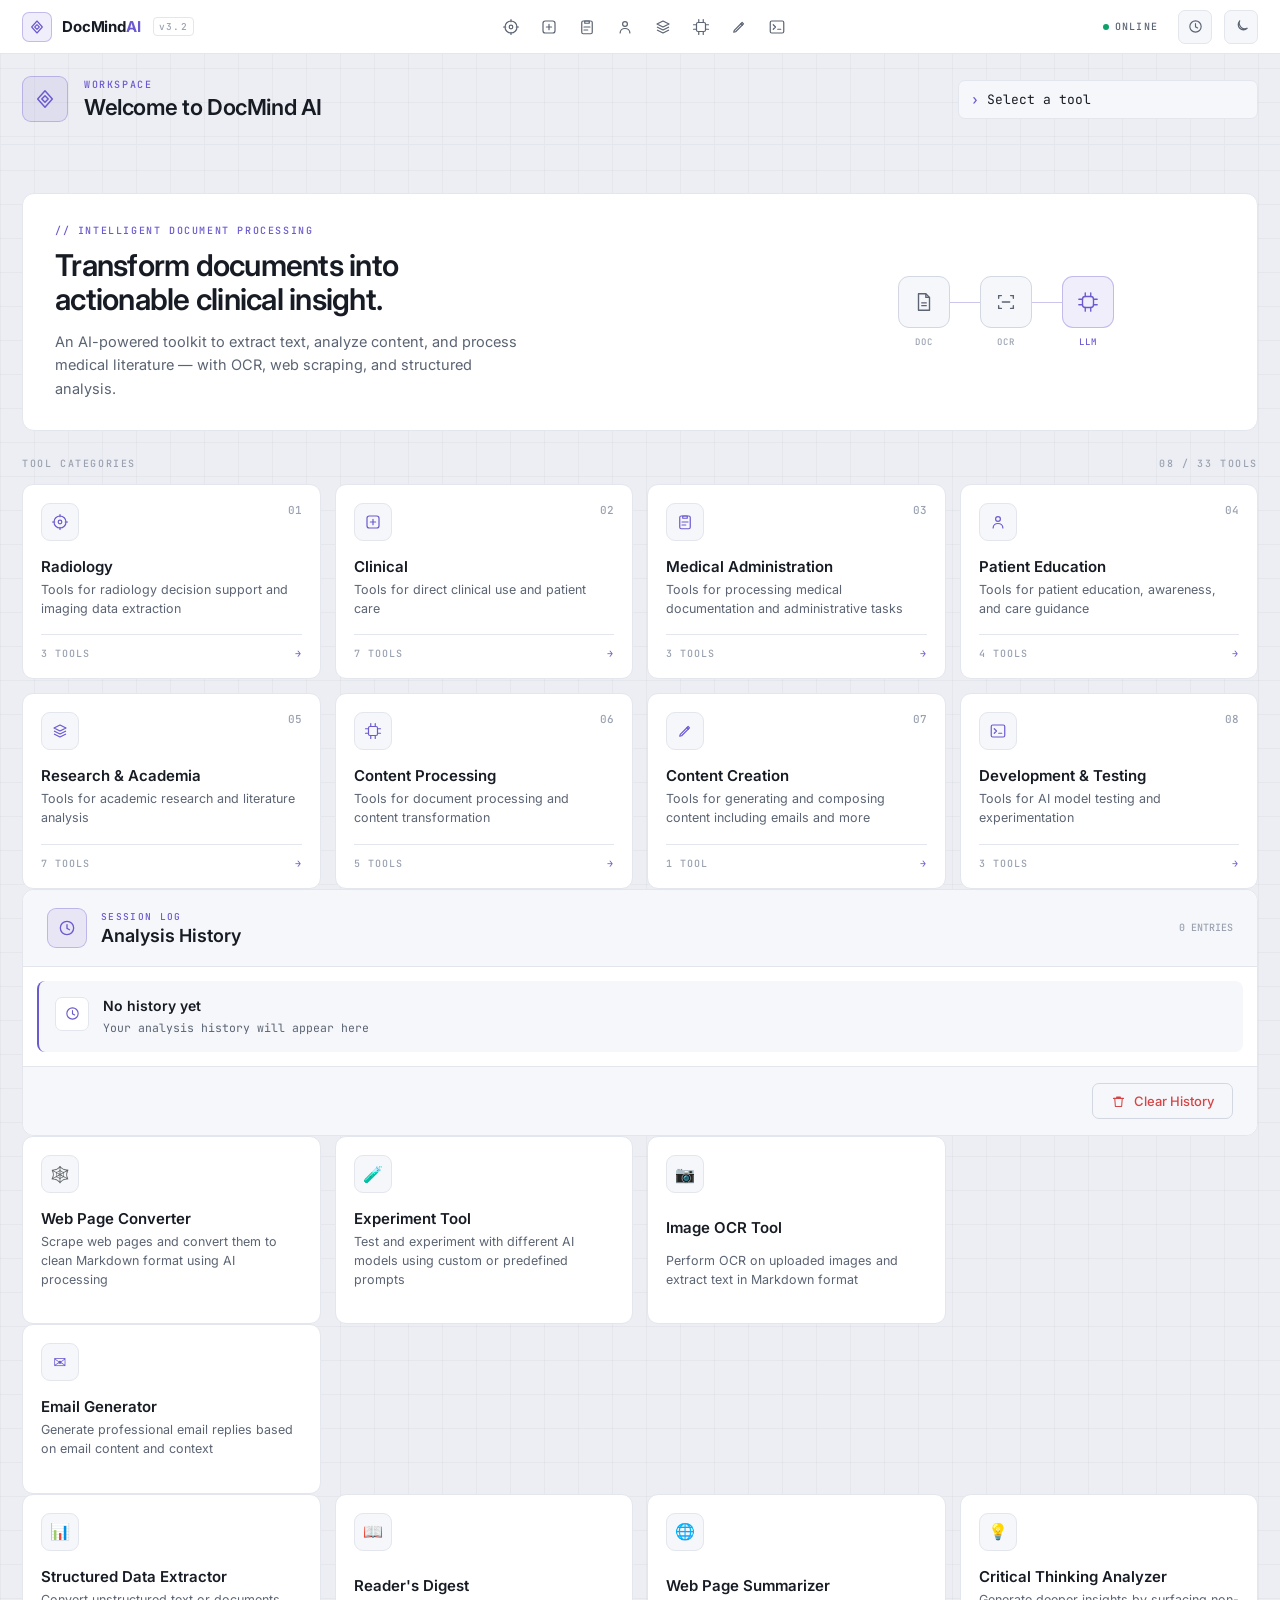
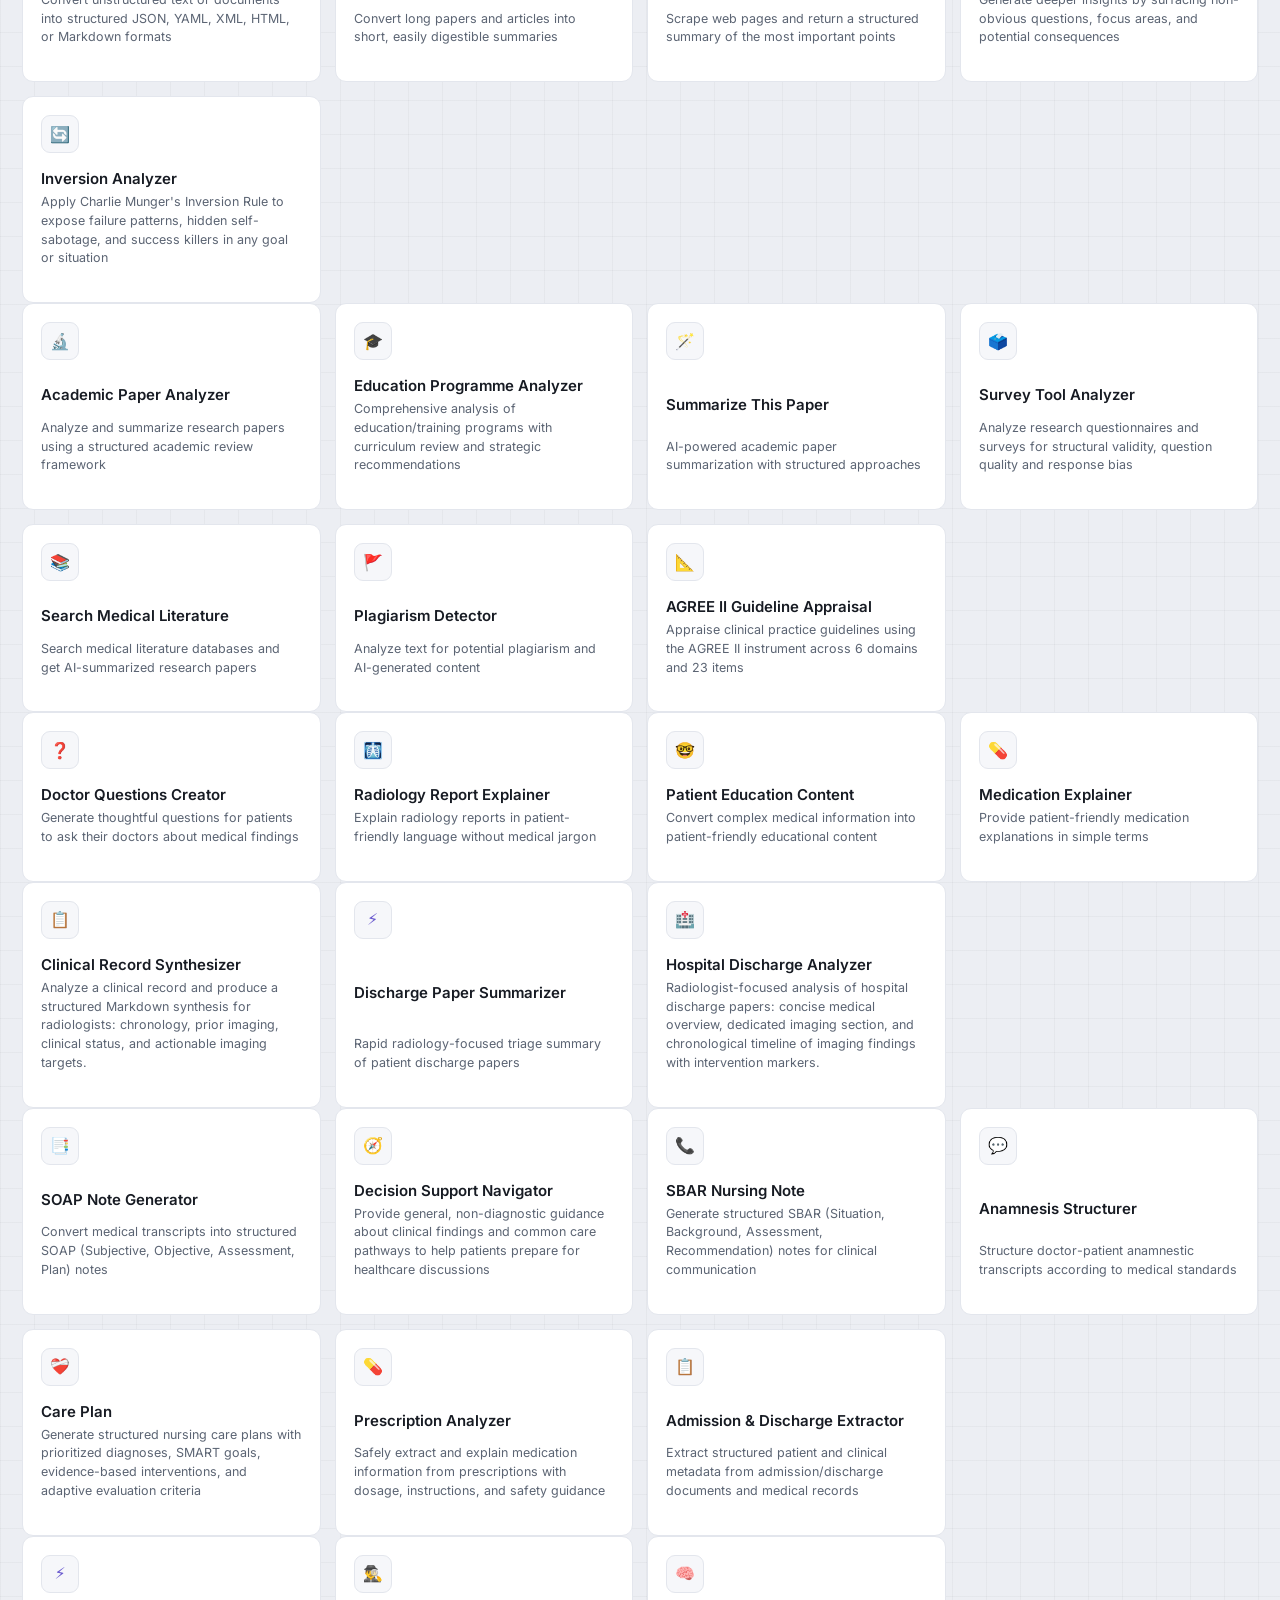
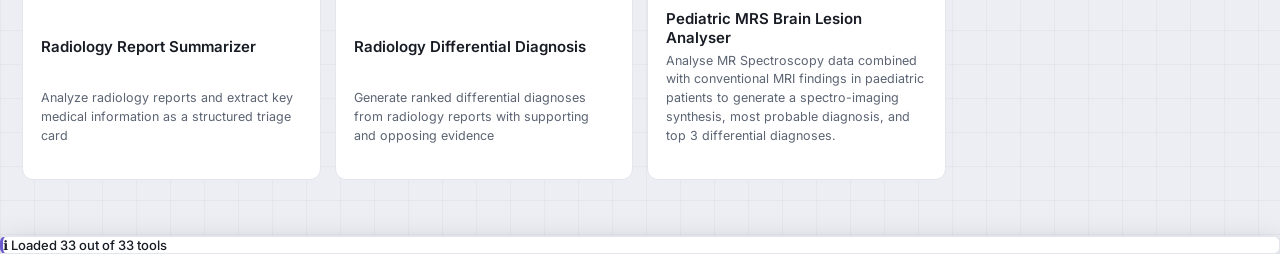
==== index.html @ 651c50fa "feat: implement Techno Redesign — drop PicoCSS, standalone design system Major visual redesign match" ====
<!DOCTYPE html>
<html lang="en" data-theme="auto">
<head>
    <meta charset="UTF-8">
    <meta name="viewport" content="width=device-width, initial-scale=1.0">
    <meta name="description" content="DocMind AI - Advanced document processing and analysis tools">
    <title>DocMind AI | Intelligent Document Processing</title>
    <link rel="icon" href="data:image/svg+xml,%3Csvg xmlns='http://www.w3.org/2000/svg' viewBox='0 0 24 24' fill='none' stroke='%238b7cf6' stroke-width='1.7'%3E%3Cpath d='M12 3l8 9-8 9-8-9z'/%3E%3Cpath d='M12 8.5l3.5 3.5-3.5 3.5-3.5-3.5z'/%3E%3C/svg%3E">
    <link rel="stylesheet" href="styles.css">
    <link rel="preconnect" href="https://fonts.googleapis.com">
    <link rel="preconnect" href="https://fonts.gstatic.com" crossorigin>
    <link href="https://fonts.googleapis.com/css2?family=Inter:wght@400;500;600;700&family=JetBrains+Mono:wght@400;500;600&display=swap" rel="stylesheet">
    <script src="scripts.js" defer></script>
    <script src="handlebars.min.js" defer></script>
    <script src="marked.js" defer></script>
    <script src="highlight.min.js" defer></script>
</head>
<body>
    <!-- Navigation Bar -->
    <nav class="dm-nav">
        <button class="dm-nav-logo" onclick="switchView('home')" aria-label="DocMind AI Home">
            <span class="dm-nav-logo-icon">
                <svg width="16" height="16" viewBox="0 0 24 24" fill="none" stroke="currentColor" stroke-width="1.7" stroke-linejoin="round"><path d="M12 3l8 9-8 9-8-9z"/><path d="M12 8.5l3.5 3.5-3.5 3.5-3.5-3.5z"/></svg>
            </span>
            <span class="dm-nav-logo-text">DocMind<span class="dm-nav-logo-accent">AI</span></span>
            <span class="dm-nav-version">v3.2</span>
        </button>

        <div class="dm-nav-categories" id="categoriesMenu"></div>

        <div class="dm-nav-actions">
            <span class="dm-status">
                <span class="dm-status-dot"></span>ONLINE
            </span>
            <button class="dm-nav-btn dm-nav-btn--bordered" title="History" aria-label="View history" onclick="switchView('history')">
                <svg width="17" height="17" viewBox="0 0 24 24" fill="none" stroke="currentColor" stroke-width="1.6" stroke-linecap="round"><circle cx="12" cy="12" r="8"/><path d="M12 8v4.5l3 1.6"/></svg>
            </button>
            <button class="dm-nav-btn dm-nav-btn--bordered" id="themeToggle" title="Toggle theme" aria-label="Toggle theme" onclick="toggleTheme()">
                <svg width="17" height="17" viewBox="0 0 24 24" fill="none" stroke="currentColor" stroke-width="1.6" stroke-linecap="round" stroke-linejoin="round"><path d="M20 14.5A8 8 0 0 1 9.5 4 7 7 0 1 0 20 14.5z"/></svg>
            </button>
        </div>
    </nav>

    <!-- Page Header -->
    <header class="dm-page-header container">
        <div class="dm-page-header-icon">
            <svg width="22" height="22" viewBox="0 0 24 24" fill="none" stroke="currentColor" stroke-width="1.6" stroke-linejoin="round"><path d="M12 3l8 9-8 9-8-9z"/><path d="M12 8.5l3.5 3.5-3.5 3.5-3.5-3.5z"/></svg>
        </div>
        <div class="dm-page-header-text">
            <div id="pageSubtitle" class="dm-page-header-kicker">WORKSPACE</div>
            <h1 id="pageTitle">Welcome to DocMind AI</h1>
        </div>
        <div class="dm-page-header-select">
            <span class="dm-page-header-arrow">›</span>
            <select id="toolSelect">
                <option selected disabled value="">select a tool…</option>
            </select>
        </div>
    </header>

    <!-- Main Content Area -->
    <main class="container view-container">
        <!-- Home View -->
        <section class="view home-view active-view">
            <!-- Hero -->
            <div class="hero">
                <div class="hero-text">
                    <div class="hero-kicker">// INTELLIGENT DOCUMENT PROCESSING</div>
                    <h2>Transform documents into<br>actionable clinical insight.</h2>
                    <p>An AI-powered toolkit to extract text, analyze content, and process medical literature — with OCR, web scraping, and structured analysis.</p>
                </div>
                <div class="hero-graphic">
                    <div class="hero-pipeline">
                        <div class="hero-pipeline-step">
                            <div class="hero-pipeline-icon">
                                <svg width="22" height="22" viewBox="0 0 24 24" fill="none" stroke="currentColor" stroke-width="1.5" stroke-linejoin="round"><path d="M6 3h8l4 4v14H6z"/><path d="M14 3v4h4"/><path d="M9 13h6M9 16h6"/></svg>
                            </div>
                            <span>DOC</span>
                        </div>
                        <div class="hero-pipeline-arrow"></div>
                        <div class="hero-pipeline-step">
                            <div class="hero-pipeline-icon">
                                <svg width="22" height="22" viewBox="0 0 24 24" fill="none" stroke="currentColor" stroke-width="1.5" stroke-linecap="round"><path d="M4 8V5h3M20 8V5h-3M4 16v3h3M20 16v3h-3"/><path d="M8 12h8"/></svg>
                            </div>
                            <span>OCR</span>
                        </div>
                        <div class="hero-pipeline-arrow"></div>
                        <div class="hero-pipeline-step hero-pipeline-step--accent">
                            <div class="hero-pipeline-icon hero-pipeline-icon--accent">
                                <svg width="22" height="22" viewBox="0 0 24 24" fill="none" stroke="currentColor" stroke-width="1.5" stroke-linecap="round"><rect x="6" y="6" width="12" height="12" rx="3"/><path d="M9 2v4M15 2v4M9 18v4M15 18v4M2 9h4M2 15h4M18 9h4M18 15h4"/></svg>
                            </div>
                            <span>LLM</span>
                        </div>
                    </div>
                </div>
            </div>

            <div class="dm-categories-header">
                <span class="dm-kicker">TOOL CATEGORIES</span>
                <span id="toolCountLabel" class="dm-kicker"></span>
            </div>

            <div id="categoriesGrid"></div>
        </section>

        <!-- Results View -->
        <div id="resultsArea" class="view results-view" style="display: none;">
            <article class="results-card">
                <header>
                    <div class="results-header-left">
                        <div class="view-header-icon"></div>
                        <div class="view-header-text">
                            <div class="view-header-kicker"></div>
                            <h2></h2>
                        </div>
                    </div>
                    <span id="resultsModel" class="results-model-name"></span>
                </header>
                <main id="resultsContent"></main>
                <div class="results-details">
                    <details>
                        <summary><span>PROMPT</span><span class="details-arrow">▾</span></summary>
                        <pre id="detailsPrompt"></pre>
                    </details>
                    <details>
                        <summary><span>RAW RESPONSE</span><span class="details-arrow">▾</span></summary>
                        <pre id="detailsResponse"></pre>
                    </details>
                </div>
            </article>
            <div class="results-actions">
                <button class="secondary" id="copyResultsBtn" onclick="copyResultsToClipboard();">
                    <svg width="15" height="15" viewBox="0 0 24 24" fill="none" stroke="currentColor" stroke-width="1.7" stroke-linecap="round" stroke-linejoin="round"><rect x="9" y="9" width="11" height="11" rx="2"/><path d="M5 15V5a2 2 0 0 1 2-2h10"/></svg>
                    Copy Results
                </button>
                <button class="secondary" id="downloadResultsBtn" onclick="downloadResults();">
                    <svg width="15" height="15" viewBox="0 0 24 24" fill="none" stroke="currentColor" stroke-width="1.7" stroke-linecap="round" stroke-linejoin="round"><path d="M12 4v11M8 11l4 4 4-4M5 20h14"/></svg>
                    Download
                </button>
                <button class="primary" id="showFormBtn">Show Form</button>
            </div>
        </div>

        <!-- Form View -->
        <article id="toolForm" class="view form-view" style="display: none;">
            <header>
                <div class="view-header-icon">
                    <svg width="20" height="20" viewBox="0 0 24 24" fill="none" stroke="currentColor" stroke-width="1.6" stroke-linecap="round"><circle cx="12" cy="12" r="8"/><path d="M12 2v3M12 19v3M2 12h3M19 12h3"/><circle cx="12" cy="12" r="2.4"/></svg>
                </div>
                <div class="view-header-text">
                    <div class="view-header-kicker"></div>
                    <h2></h2>
                </div>
            </header>
            <form id="apiForm" enctype="multipart/form-data">
                <input type="hidden" name="action" id="action">
                <div class="form-fields" id="formFields"></div>
            </form>
            <footer>
                <button type="button" class="secondary" id="cancelBtn">Cancel</button>
                <button type="submit" form="apiForm" id="submitBtn">
                    <svg width="15" height="15" viewBox="0 0 24 24" fill="none" stroke="currentColor" stroke-width="2" stroke-linecap="round" stroke-linejoin="round"><path d="M5 4l14 8-14 8z"/></svg>
                    Run Analysis
                </button>
            </footer>
        </article>

        <!-- History View -->
        <article class="view history-view">
            <header>
                <div class="history-header-icon">
                    <svg width="20" height="20" viewBox="0 0 24 24" fill="none" stroke="currentColor" stroke-width="1.6" stroke-linecap="round"><circle cx="12" cy="12" r="8"/><path d="M12 8v4.5l3 1.6"/></svg>
                </div>
                <div class="history-header-text">
                    <div class="history-header-kicker">SESSION LOG</div>
                    <h2>Analysis History</h2>
                </div>
                <span id="historyEntryCount" class="history-entry-count"></span>
            </header>
            <main></main>
            <footer>
                <button id="clearHistoryBtn" onclick="clearHistory();">
                    <svg width="15" height="15" viewBox="0 0 24 24" fill="none" stroke="currentColor" stroke-width="1.7" stroke-linecap="round" stroke-linejoin="round"><path d="M4 7h16M9 7V5h6v2M6 7l1 13h10l1-13"/></svg>
                    Clear History
                </button>
            </footer>
        </article>
    </main>

    <!-- Toast notifications -->
    <div class="toast-container" id="toastContainer"></div>
    <template id="toast-template">
        <div class="toast" role="status" aria-live="polite" aria-atomic="true"></div>
    </template>

    <!-- Global Loading Overlay -->
    <div class="global-loading-overlay active" id="globalLoadingOverlay">
        <div>
            <progress></progress>
            <p>Initializing...</p>
        </div>
    </div>

    <!-- Tools View Template -->
    <template id="toolsViewTemplate">
        <section class="view tools-view"></section>
    </template>

    <!-- Category Card Template (home grid) -->
    <template id="categoryCardTemplate">
        <article class="card">
            <div class="card-top">
                <aside></aside>
                <span class="card-index"></span>
            </div>
            <h4></h4>
            <p></p>
            <div class="card-footer">
                <span class="card-count"></span>
                <span class="card-arrow">→</span>
            </div>
        </article>
    </template>

    <!-- Tool Card Template (category grid) -->
    <template id="cardTemplate">
        <article class="card">
            <div class="card-top">
                <aside></aside>
            </div>
            <h4></h4>
            <p></p>
        </article>
    </template>

    <!-- History Templates -->
    <template id="historyItemTemplate">
        <section class="history-item">
            <span class="history-item-icon"></span>
            <div class="history-item-body">
                <div class="history-item-row">
                    <h4></h4>
                    <span class="history-item-date"></span>
                </div>
                <p></p>
            </div>
        </section>
    </template>

    <template id="historyEmptyTemplate">
        <section class="history-item history-item--empty">
            <span class="history-item-icon">
                <svg width="17" height="17" viewBox="0 0 24 24" fill="none" stroke="currentColor" stroke-width="1.6" stroke-linecap="round"><circle cx="12" cy="12" r="8"/><path d="M12 8v4.5l3 1.6"/></svg>
            </span>
            <div class="history-item-body">
                <div class="history-item-row">
                    <h4>No history yet</h4>
                    <span class="history-item-date"></span>
                </div>
                <p>Your analysis history will appear here</p>
            </div>
        </section>
    </template>
</body>
</html>
---- styles.css ----
@import url('https://fonts.googleapis.com/css2?family=Inter:wght@400;500;600;700&family=JetBrains+Mono:wght@400;500;600&display=swap');

/* =========================================================================
   DocMind AI — Clinical-Tech design system (standalone, no framework)
   Palette: violet accent · slate neutrals · Inter (UI) + JetBrains Mono (data)
   ========================================================================= */

/* ---------- Reset ---------- */
*, *::before, *::after { box-sizing: border-box; }

html {
    font-size: 16px;
    line-height: 1.55;
    -webkit-text-size-adjust: 100%;
    tab-size: 4;
}

body { margin: 0; }

h1, h2, h3, h4, h5, h6, p, ul, ol, dl, blockquote, pre, figure { margin: 0; }

h1, h2, h3, h4, h5, h6 { font-weight: 600; line-height: 1.2; }

a { color: var(--dm-accent); text-decoration: none; }
a:hover { text-decoration: underline; }

img, svg { display: block; max-width: 100%; }

ul, ol { padding-left: 1.5em; }

code, pre, kbd, samp {
    font-family: var(--dm-font-mono);
    font-size: 0.875em;
}

pre { overflow-x: auto; }

button, input, select, textarea {
    font: inherit;
    margin: 0;
}

button { cursor: pointer; border: none; background: none; padding: 0; }

fieldset { border: none; padding: 0; margin: 0; }
legend { padding: 0; }

summary { cursor: pointer; list-style: none; }
summary::-webkit-details-marker { display: none; }

progress {
    appearance: none;
    -webkit-appearance: none;
    width: 100%;
    height: 6px;
    border: none;
    border-radius: 3px;
    background: var(--dm-border);
    overflow: hidden;
}
progress::-webkit-progress-bar { background: var(--dm-border); }
progress::-webkit-progress-value { background: var(--dm-accent); border-radius: 3px; }
progress:indeterminate {
    background: linear-gradient(90deg, var(--dm-border) 25%, var(--dm-accent) 50%, var(--dm-border) 75%);
    background-size: 200% 100%;
    animation: dm-progress 1.4s linear infinite;
}
@keyframes dm-progress { from { background-position: 200% 0; } to { background-position: -200% 0; } }

details > summary { display: flex; align-items: center; gap: 6px; }

/* ---------- Design tokens ---------- */
:root {
    --dm-font-ui: 'Inter', system-ui, "Segoe UI", Roboto, Helvetica, Arial, sans-serif;
    --dm-font-mono: 'JetBrains Mono', ui-monospace, SFMono-Regular, "SF Mono", Menlo, Consolas, monospace;

    --dm-radius: 8px;
    --dm-radius-sm: 6px;
    --dm-grid: rgba(20, 24, 40, 0.035);

    /* light (default) */
    --dm-bg: #eceef3;
    --dm-panel: #ffffff;
    --dm-panel-2: #f6f7fa;
    --dm-border: #e3e6ed;
    --dm-border-strong: #d2d7e1;
    --dm-text: #171b23;
    --dm-muted: #5b6473;
    --dm-faint: #9aa2b1;
    --dm-accent: #6a5acf;
    --dm-accent-hover: #5b4cbf;
    --dm-accent-soft: rgba(106, 90, 207, 0.10);
    --dm-accent-line: rgba(106, 90, 207, 0.34);
    --dm-ok: #0fa06b;
    --dm-warn: #c97f1a;
    --dm-danger: #d64545;
}

[data-theme="dark"],
html:not([data-theme="light"]):not([data-theme="auto"]) {
    --dm-grid: rgba(255, 255, 255, 0.022);
    --dm-bg: #0a0d13;
    --dm-panel: #111620;
    --dm-panel-2: #161c27;
    --dm-border: #222a37;
    --dm-border-strong: #2f3a4a;
    --dm-text: #e6eaf1;
    --dm-muted: #8b94a5;
    --dm-faint: #5a6473;
    --dm-accent: #8b7cf6;
    --dm-accent-hover: #9d90f8;
    --dm-accent-soft: rgba(139, 124, 246, 0.14);
    --dm-accent-line: rgba(139, 124, 246, 0.42);
    --dm-ok: #34d399;
    --dm-warn: #f6b352;
    --dm-danger: #f06868;
}

/* honour OS dark when theme = auto */
@media (prefers-color-scheme: dark) {
    :root:not([data-theme="light"]) {
        --dm-grid: rgba(255, 255, 255, 0.022);
        --dm-bg: #0a0d13;
        --dm-panel: #111620;
        --dm-panel-2: #161c27;
        --dm-border: #222a37;
        --dm-border-strong: #2f3a4a;
        --dm-text: #e6eaf1;
        --dm-muted: #8b94a5;
        --dm-faint: #5a6473;
        --dm-accent: #8b7cf6;
        --dm-accent-hover: #9d90f8;
        --dm-accent-soft: rgba(139, 124, 246, 0.14);
        --dm-accent-line: rgba(139, 124, 246, 0.42);
        --dm-ok: #34d399;
        --dm-warn: #f6b352;
        --dm-danger: #f06868;
    }
}

/* ---------- Base ---------- */
body {
    background-color: var(--dm-bg);
    background-image:
        linear-gradient(var(--dm-grid) 1px, transparent 1px),
        linear-gradient(90deg, var(--dm-grid) 1px, transparent 1px);
    background-size: 34px 34px;
    color: var(--dm-text);
    font-family: var(--dm-font-ui);
}

::selection { background: var(--dm-accent-soft); }

.container,
.container-fluid {
    width: 100%;
    padding-inline: 22px;
    margin-inline: auto;
}

main.container { padding-top: 1.5rem; padding-bottom: 3.5rem; }

/* shared mono micro-label helper */
.dm-kicker,
.form-label,
ul.keywords li {
    font-family: var(--dm-font-mono);
}

/* ---------- Nav ---------- */
.dm-nav {
    position: sticky;
    top: 0;
    z-index: 30;
    display: flex;
    align-items: center;
    justify-content: space-between;
    gap: 18px;
    height: 54px;
    padding: 0 22px;
    background: var(--dm-panel);
    border-bottom: 1px solid var(--dm-border);
    backdrop-filter: blur(8px);
}

/* Logo button */
.dm-nav-logo {
    display: flex;
    align-items: center;
    gap: 10px;
    background: none;
    border: none;
    cursor: pointer;
    padding: 0;
    flex-shrink: 0;
}

.dm-nav-logo-icon {
    display: grid;
    place-items: center;
    width: 30px;
    height: 30px;
    border: 1px solid var(--dm-accent-line);
    border-radius: 7px;
    color: var(--dm-accent);
    background: var(--dm-accent-soft);
    flex-shrink: 0;
}

.dm-nav-logo-text {
    font: 700 15px var(--dm-font-ui);
    letter-spacing: -0.01em;
    color: var(--dm-text);
}

.dm-nav-logo-accent { color: var(--dm-accent); }

.dm-nav-version {
    font: 500 9.5px var(--dm-font-mono);
    letter-spacing: 0.14em;
    color: var(--dm-faint);
    border: 1px solid var(--dm-border);
    border-radius: 4px;
    padding: 2px 5px;
    margin-left: 2px;
}

/* Category buttons row */
.dm-nav-categories {
    display: flex;
    align-items: center;
    gap: 4px;
    flex: 1;
    justify-content: center;
}

/* Shared nav icon button */
.dm-nav-btn {
    display: grid;
    place-items: center;
    width: 34px;
    height: 34px;
    border-radius: 7px;
    border: 1px solid transparent;
    background: none;
    color: var(--dm-muted);
    cursor: pointer;
    padding: 0;
    transition: color .15s, border-color .15s, background .15s;
}

.dm-nav-btn:hover {
    color: var(--dm-accent);
    border-color: var(--dm-border-strong);
    background: var(--dm-panel-2);
}

/* Bordered variant (history, theme) */
.dm-nav-btn--bordered {
    border-color: var(--dm-border);
    background: var(--dm-panel-2);
}

.dm-nav-btn--bordered:hover {
    border-color: var(--dm-accent-line);
}

/* Right-side actions group */
.dm-nav-actions {
    display: flex;
    align-items: center;
    gap: 12px;
    flex-shrink: 0;
}

/* ---------- Page header band ---------- */
.dm-page-header {
    display: flex;
    align-items: center;
    gap: 16px;
    padding: 22px 22px;
    margin-bottom: 24px;
    border-bottom: 1px solid var(--dm-border);
}

.dm-page-header-icon {
    display: grid;
    place-items: center;
    width: 46px;
    height: 46px;
    border-radius: 9px;
    border: 1px solid var(--dm-accent-line);
    background: var(--dm-accent-soft);
    color: var(--dm-accent);
    flex: 0 0 auto;
}

.dm-page-header-text {
    flex: 1;
    min-width: 0;
}

.dm-page-header-kicker {
    font: 500 10px var(--dm-font-mono);
    letter-spacing: 0.16em;
    color: var(--dm-accent);
    margin-bottom: 3px;
    text-transform: uppercase;
}

.dm-page-header-text h1 {
    margin: 0;
    font: 600 22px var(--dm-font-ui);
    letter-spacing: -0.02em;
    color: var(--dm-text);
}

.dm-page-header-select {
    position: relative;
    width: 300px;
    flex: 0 0 auto;
}

.dm-page-header-arrow {
    position: absolute;
    left: 13px;
    top: 50%;
    transform: translateY(-50%);
    color: var(--dm-accent);
    font: 600 13px var(--dm-font-mono);
    pointer-events: none;
    z-index: 1;
}

#toolSelect {
    width: 100%;
    appearance: none;
    -webkit-appearance: none;
    background: var(--dm-panel-2);
    border: 1px solid var(--dm-border);
    border-radius: 7px;
    padding: 10px 12px 10px 28px;
    font: 400 13px var(--dm-font-mono);
    color: var(--dm-text);
    outline: none;
    cursor: pointer;
    margin: 0;
    transition: border-color .15s;
}

#toolSelect:focus { border-color: var(--dm-accent-line); }

/* ---------- Hero ---------- */

/* ---------- Cards / category grid ---------- */
.view.tools-view,
#categoriesGrid {
    grid-template-columns: repeat(4, 1fr);
    gap: 14px;
}

.view.tools-view { display: grid !important; }
#categoriesGrid { display: grid; }
@media (max-width: 900px) {
    .view.tools-view,
    #categoriesGrid { grid-template-columns: repeat(2, 1fr) !important; }
}
@media (max-width: 560px) {
    .view.tools-view,
    #categoriesGrid { grid-template-columns: 1fr !important; }
}

.card {
    display: flex;
    flex-direction: column;
    text-align: left;
    padding: 18px;
    background: var(--dm-panel);
    border: 1px solid var(--dm-border);
    border-radius: 11px;
    cursor: pointer;
    transition: border-color .15s, background .15s;
}

.card:hover {
    border-color: var(--dm-accent-line);
    background: var(--dm-panel-2);
}

.card h4 {
    margin: 0 0 5px;
    font: 600 15px var(--dm-font-ui);
    color: var(--dm-text);
}
.card p {
    margin: 0 0 16px;
    font: 400 12.5px/1.5 var(--dm-font-ui);
    color: var(--dm-muted);
}

/* ---------- View panels (form / results) ---------- */
#toolForm {
    background: var(--dm-panel);
    border: 1px solid var(--dm-border);
    border-radius: 12px;
    overflow: hidden;
}

/* Results outer wrapper */
#resultsArea {
    display: flex;
    flex-direction: column;
    gap: 16px;
}

/* Results card */
.results-card {
    background: var(--dm-panel);
    border: 1px solid var(--dm-border);
    border-radius: 12px;
    overflow: hidden;
}

/* Results header: icon+text left, model name right */
.results-card > header {
    display: flex;
    align-items: center;
    justify-content: space-between;
    gap: 14px;
    padding: 18px 24px;
    border-bottom: 1px solid var(--dm-border);
    background: var(--dm-panel-2);
}

.results-header-left {
    display: flex;
    align-items: center;
    gap: 14px;
}

.results-model-name {
    font: 500 10px var(--dm-font-mono);
    color: var(--dm-faint);
    text-transform: uppercase;
    letter-spacing: 0.06em;
}

/* Results content area */
.results-card > main {
    padding: 24px;
}

/* Details / collapsibles */
.results-details {
    border-top: 1px solid var(--dm-border);
}

.results-details details {
    border-bottom: 1px solid var(--dm-border);
}
.results-details details:last-child { border-bottom: none; }

.results-details summary {
    display: flex;
    align-items: center;
    justify-content: space-between;
    padding: 13px 24px;
    font: 500 10px var(--dm-font-mono);
    letter-spacing: 0.14em;
    text-transform: uppercase;
    color: var(--dm-muted);
}

.details-arrow {
    color: var(--dm-faint);
    transition: transform .2s;
}
details[open] .details-arrow { transform: rotate(180deg); }

.results-details pre {
    margin: 0;
    padding: 0 24px 16px;
    font: 400 12px/1.6 var(--dm-font-mono);
    color: var(--dm-muted);
    white-space: pre-wrap;
    word-break: break-all;
    background: none;
    border: none;
    border-radius: 0;
}

/* Results action buttons row (outside card) */
.results-actions {
    display: flex;
    gap: 10px;
}

.results-actions button {
    display: inline-flex;
    align-items: center;
    gap: 8px;
}

.results-actions #showFormBtn {
    margin-left: auto;
}

.view > header {
    display: flex;
    align-items: center;
    gap: 14px;
    padding: 18px 24px;
    background: var(--dm-panel-2);
    border-bottom: 1px solid var(--dm-border);
    border-radius: 12px 12px 0 0;
}

.view-header-icon {
    display: grid;
    place-items: center;
    width: 40px; height: 40px;
    border-radius: 9px;
    border: 1px solid var(--dm-accent-line);
    background: var(--dm-accent-soft);
    color: var(--dm-accent);
    flex: 0 0 auto;
}

.view-header-text { flex: 1; }

.view-header-kicker {
    font: 500 9.5px var(--dm-font-mono);
    letter-spacing: 0.14em;
    text-transform: uppercase;
    color: var(--dm-accent);
    margin-bottom: 2px;
}

.view > header h2 {
    margin: 0;
    font: 600 18px var(--dm-font-ui);
    color: var(--dm-text);
}

/* ---------- Forms ---------- */
#toolForm > form { padding: 24px; }
#toolForm .form-fields { display: flex; flex-direction: column; gap: 22px; }
.form-field { margin: 0; }

.form-fields-row {
    display: grid;
    grid-template-columns: 1fr 1fr;
    gap: 18px;
}

/* Select wrapper with arrow */
.select-wrapper {
    position: relative;
}
.select-wrapper select {
    width: 100%;
    appearance: none;
    -webkit-appearance: none;
    padding-right: 34px;
}
.select-arrow {
    position: absolute;
    right: 13px;
    top: 50%;
    transform: translateY(-50%);
    color: var(--dm-faint);
    pointer-events: none;
    font-size: 13px;
    line-height: 1;
}

/* File drop zone */
.file-drop-zone {
    display: flex;
    align-items: center;
    gap: 12px;
    padding: 16px;
    border: 1px dashed var(--dm-border-strong);
    border-radius: 8px;
    background: var(--dm-panel-2);
    cursor: pointer;
    transition: border-color .15s, background .15s;
}
.file-drop-zone:hover,
.file-drop-zone.dragover {
    border-color: var(--dm-accent-line);
    background: var(--dm-accent-soft);
}
.file-drop-icon {
    display: grid;
    place-items: center;
    width: 34px; height: 34px;
    border-radius: 7px;
    border: 1px solid var(--dm-border);
    color: var(--dm-accent);
    flex: 0 0 auto;
}
.file-drop-label {
    font: 500 12.5px var(--dm-font-ui);
    color: var(--dm-text);
}
.file-drop-hint {
    font: 400 10.5px var(--dm-font-mono);
    color: var(--dm-faint);
    margin-top: 2px;
}

.form-label {
    display: block;
    font: 500 10px var(--dm-font-mono);
    letter-spacing: 0.12em;
    text-transform: uppercase;
    color: var(--dm-muted);
    margin-bottom: 8px;
}

.form-field small {
    display: block;
    margin-top: 7px;
    font: 400 10.5px var(--dm-font-mono);
    letter-spacing: 0.04em;
    text-transform: uppercase;
    color: var(--dm-faint);
}

input:not([type=checkbox]):not([type=radio]):not([type=range]),
select,
textarea {
    background-color: var(--dm-panel-2);
    border: 1px solid var(--dm-border);
    border-radius: 8px;
    padding: 11px 14px;
    font: 400 13.5px var(--dm-font-ui);
    color: var(--dm-text);
    transition: border-color .15s;
}

textarea {
    width: 100%;
    padding: 12px 14px;
    font: 400 13.5px/1.6 var(--dm-font-ui);
    resize: vertical;
    outline: none;
}

input:focus,
select:focus,
textarea:focus {
    border-color: var(--dm-accent-line) !important;
    box-shadow: none !important;
}

input[type=file] { display: none; }

/* ---------- Buttons ---------- */
button,
[role="button"],
input[type="submit"] {
    border-radius: 7px;
    font: 500 13px var(--dm-font-ui);
    padding: 10px 20px;
    transition: filter .15s, border-color .15s, color .15s, background .15s;
}

button.primary,
[type="submit"].primary,
#submitBtn {
    display: inline-flex;
    align-items: center;
    gap: 8px;
    background: var(--dm-accent);
    border: none;
    color: #fff;
    font-weight: 600;
    padding: 10px 22px;
    box-shadow: 0 1px 0 rgba(0,0,0,.06);
}
button.primary:hover,
#submitBtn:hover { filter: brightness(1.08); }

button.secondary,
button.outline,
#cancelBtn {
    background: transparent;
    border: 1px solid var(--dm-border-strong);
    color: var(--dm-text);
}
button.secondary:hover,
button.outline:hover,
#cancelBtn:hover {
    border-color: var(--dm-accent-line);
    color: var(--dm-accent);
}

.view > footer,
.view-actions {
    display: flex;
    justify-content: flex-end;
    gap: 10px;
    padding: 18px 24px;
    border-top: 1px solid var(--dm-border);
    background: var(--dm-panel-2);
    border-radius: 0 0 12px 12px;
    margin: 0;
}

/* ---------- Results: badges, severity, keywords ---------- */
.pathologic-badge {
    display: inline-flex;
    align-items: center;
    gap: 7px;
    padding: 6px 12px;
    border-radius: var(--dm-radius-sm);
    font: 600 11px var(--dm-font-mono);
    letter-spacing: 0.08em;
    text-transform: uppercase;
}
.pathologic-badge::before {
    content: '';
    width: 6px; height: 6px;
    border-radius: 50%;
    background: currentColor;
}
.pathologic-badge[data-pathologic="yes"] {
    background: rgba(214, 69, 69, 0.13);
    border: 1px solid rgba(214, 69, 69, 0.34);
    color: var(--dm-danger);
}
.pathologic-badge[data-pathologic="no"] {
    background: rgba(15, 160, 107, 0.13);
    border: 1px solid rgba(15, 160, 107, 0.34);
    color: var(--dm-ok);
}

progress.severity-bar {
    height: 7px;
    border-radius: 4px;
    background: var(--dm-panel-2);
    overflow: hidden;
}
progress.severity-bar::-webkit-progress-bar { background: var(--dm-panel-2); border-radius: 4px; }
progress.severity-bar::-webkit-progress-value { background: var(--dm-warn); border-radius: 4px; }
progress.severity-bar::-moz-progress-bar { background: var(--dm-warn); border-radius: 4px; }

ul.keywords { gap: 8px; margin-top: 1rem; }
ul.keywords li {
    padding: 6px 12px;
    border-radius: var(--dm-radius-sm);
    background: var(--dm-panel-2);
    border: 1px solid var(--dm-border);
    color: var(--dm-text);
    font-size: 12.5px;
    font-family: var(--dm-font-ui);
}


/* differential blocks */
.diagnosis-item .probability-score { font-family: var(--dm-font-mono); color: var(--dm-accent); }

/* ---------- History ---------- */
.history-view {
    background: var(--dm-panel);
    border: 1px solid var(--dm-border);
    border-radius: 12px;
    overflow: hidden;
}

.history-view > header {
    display: flex;
    align-items: center;
    gap: 14px;
    padding: 18px 24px;
    border-bottom: 1px solid var(--dm-border);
    background: var(--dm-panel-2);
}

.history-header-icon {
    display: grid;
    place-items: center;
    width: 40px; height: 40px;
    border-radius: 9px;
    border: 1px solid var(--dm-accent-line);
    background: var(--dm-accent-soft);
    color: var(--dm-accent);
    flex: 0 0 auto;
}

.history-header-text { flex: 1; }
.history-header-kicker {
    font: 500 9.5px var(--dm-font-mono);
    letter-spacing: .14em;
    color: var(--dm-accent);
    margin-bottom: 2px;
    text-transform: uppercase;
}
.history-header-text h2 { margin: 0; font: 600 18px var(--dm-font-ui); color: var(--dm-text); }

.history-entry-count {
    font: 500 10px var(--dm-font-mono);
    color: var(--dm-faint);
}

.history-view > main {
    padding: 14px;
    display: flex;
    flex-direction: column;
    gap: 10px;
}

.history-view > footer {
    display: flex;
    justify-content: flex-end;
    padding: 16px 24px;
    border-top: 1px solid var(--dm-border);
    background: var(--dm-panel-2);
}

.history-view > footer button {
    display: flex;
    align-items: center;
    gap: 8px;
    background: transparent;
    color: var(--dm-danger, #e05555);
    border: 1px solid var(--dm-border-strong);
    border-radius: 7px;
    padding: 9px 18px;
    font: 500 13px var(--dm-font-ui);
    cursor: pointer;
    width: auto;
}
.history-view > footer button:hover { border-color: var(--dm-danger, #e05555); }

.history-item {
    display: flex;
    gap: 14px;
    padding: 16px;
    border-left: 2px solid var(--dm-accent);
    border-radius: 8px;
    background: var(--dm-panel-2);
    cursor: pointer;
    transition: border-color .15s, background .15s;
}
.history-item:hover { background: var(--dm-panel); }

.history-item-icon {
    display: grid;
    place-items: center;
    width: 34px; height: 34px;
    border-radius: 7px;
    border: 1px solid var(--dm-border);
    background: var(--dm-panel);
    color: var(--dm-accent);
    flex: 0 0 auto;
    font-size: 16px;
}

.history-item-body {
    flex: 1;
    min-width: 0;
}

.history-item-row {
    display: flex;
    align-items: center;
    justify-content: space-between;
    gap: 10px;
    margin-bottom: 5px;
}

.history-item h4 { margin: 0; font: 600 14px var(--dm-font-ui); color: var(--dm-text); flex: 1; }

.history-item-date {
    font: 400 10px var(--dm-font-mono);
    color: var(--dm-faint);
    white-space: nowrap;
}

.history-item p {
    margin: 0;
    font: 400 11.5px/1.5 var(--dm-font-mono);
    color: var(--dm-muted);
    overflow: hidden;
    text-overflow: ellipsis;
    white-space: nowrap;
}

/* ---------- Toasts ---------- */
.toast {
    border-radius: var(--dm-radius-sm);
    border: 1px solid var(--dm-border);
    background: var(--dm-panel);
    color: var(--dm-text);
    font: 500 13px var(--dm-font-ui);
    box-shadow: 0 8px 30px rgba(7, 9, 12, 0.18);
    backdrop-filter: blur(10px);
}
.toast-success { border-left: 3px solid var(--dm-ok); background: var(--dm-panel); }
.toast-error   { border-left: 3px solid var(--dm-danger); background: var(--dm-panel); }
.toast-warning { border-left: 3px solid var(--dm-warn); background: var(--dm-panel); }
.toast-info    { border-left: 3px solid var(--dm-accent); background: var(--dm-panel); }

/* ---------- Loading overlay ---------- */
.global-loading-overlay { background: color-mix(in srgb, var(--dm-bg) 88%, transparent); backdrop-filter: blur(4px); }
.global-loading-overlay div {
    background: var(--dm-panel);
    border: 1px solid var(--dm-border);
    border-radius: var(--dm-radius);
    box-shadow: 0 12px 40px rgba(7, 9, 12, 0.25);
}
.global-loading-overlay div p { font: 500 13px var(--dm-font-mono); letter-spacing: 0.04em; color: var(--dm-muted); }

/* ---------- Article (rendered markdown results) ---------- */
.article { font-family: var(--dm-font-ui); color: var(--dm-text); }
.article h1, .article h2, .article h3, .article h4, .article h5, .article h6 { color: var(--dm-text); }
.article a { color: var(--dm-accent); }
.article a:hover { color: var(--dm-accent-hover); }
.article blockquote {
    border-left: 3px solid var(--dm-accent);
    background: var(--dm-accent-soft);
    color: var(--dm-muted);
    border-radius: 0 var(--dm-radius-sm) var(--dm-radius-sm) 0;
}
.article code {
    font-family: var(--dm-font-mono);
    background: var(--dm-accent-soft);
    color: var(--dm-accent);
}
.article pre {
    background: var(--dm-panel-2);
    border: 1px solid var(--dm-border);
    border-radius: var(--dm-radius);
}
.article th { background: var(--dm-panel-2); color: var(--dm-text); }
.article th, .article td { border-color: var(--dm-border); }

/* =========================================================================
   Badge + Score bar utilities (kept from base, retinted to tokens)
   ========================================================================= */
.badge {
    display: inline-block;
    padding: 0.25rem 0.75rem;
    border-radius: var(--dm-radius-sm);
    font: 600 0.8rem var(--dm-font-mono);
    letter-spacing: 0.04em;
    line-height: 1.4;
    white-space: nowrap;
    border: 1px solid transparent;
}
.badge--success, .badge--high { background: rgba(15,160,107,0.14); color: var(--dm-ok); border-color: rgba(15,160,107,0.32); }
.badge--warning, .badge--medium { background: rgba(201,127,26,0.14); color: var(--dm-warn); border-color: rgba(201,127,26,0.32); }
.badge--danger, .badge--low { background: rgba(214,69,69,0.14); color: var(--dm-danger); border-color: rgba(214,69,69,0.32); }
.badge--info { background: var(--dm-accent-soft); color: var(--dm-accent); border-color: var(--dm-accent-line); }
[data-theme="dark"] .badge--success, [data-theme="dark"] .badge--high { background: rgba(52,211,153,0.14); }
[data-theme="dark"] .badge--warning, [data-theme="dark"] .badge--medium { background: rgba(246,179,82,0.14); }
[data-theme="dark"] .badge--danger, [data-theme="dark"] .badge--low { background: rgba(240,104,104,0.14); }

.score-bar { display: flex; align-items: center; gap: 0.75rem; margin-bottom: 0.6rem; }
.score-bar__label {
    flex: 0 0 18rem;
    font: 400 0.875rem var(--dm-font-ui);
    color: var(--dm-text);
    white-space: nowrap; overflow: hidden; text-overflow: ellipsis;
}
.score-bar__track {
    flex: 1; height: 7px;
    background: var(--dm-panel-2);
    border-radius: 4px; overflow: hidden;
}
.score-bar__fill {
    height: 100%;
    background: var(--dm-accent);
    border-radius: 4px;
    transition: width .2s ease-in-out;
    min-width: 2px;
}
.score-bar__value {
    flex: 0 0 3rem; text-align: right;
    font: 600 0.8rem var(--dm-font-mono);
    color: var(--dm-accent);
}

/* =========================================================================
   highlight.js — StackOverflow Light / Dark (unchanged from base)
   ========================================================================= */
.hljs { color: #2f3337; background: inherit; }
.hljs-subst { color: #2f3337; }
.hljs-comment { color: #656e77; }
.hljs-keyword, .hljs-selector-tag, .hljs-meta .hljs-keyword, .hljs-doctag, .hljs-section { color: #015692; }
.hljs-attr { color: #015692; }
.hljs-attribute { color: #803378; }
.hljs-name, .hljs-type, .hljs-number, .hljs-selector-id, .hljs-quote, .hljs-template-tag { color: #b75501; }
.hljs-selector-class { color: #015692; }
.hljs-string, .hljs-regexp, .hljs-symbol, .hljs-variable, .hljs-template-variable, .hljs-link, .hljs-selector-attr { color: #54790d; }
.hljs-meta, .hljs-selector-pseudo { color: #015692; }
.hljs-built_in, .hljs-title, .hljs-literal { color: #b75501; }
.hljs-bullet, .hljs-code { color: #535a60; }
.hljs-meta .hljs-string { color: #54790d; }
.hljs-deletion { color: #c02d2e; }
.hljs-addition { color: #2f6f44; }
.hljs-emphasis { font-style: italic; }
.hljs-strong { font-weight: bold; }
.hljs-formula, .hljs-operator, .hljs-params, .hljs-property, .hljs-punctuation, .hljs-tag { background: inherit; }

[data-theme="dark"] .hljs { color: #ffffff; background: inherit; }
[data-theme="dark"] .hljs-subst { color: #ffffff; }
[data-theme="dark"] .hljs-comment { color: #999999; }
[data-theme="dark"] .hljs-keyword, [data-theme="dark"] .hljs-selector-tag, [data-theme="dark"] .hljs-meta .hljs-keyword, [data-theme="dark"] .hljs-doctag, [data-theme="dark"] .hljs-section { color: #88aece; }
[data-theme="dark"] .hljs-attr { color: #88aece; }
[data-theme="dark"] .hljs-attribute { color: #c59bc1; }
[data-theme="dark"] .hljs-name, [data-theme="dark"] .hljs-type, [data-theme="dark"] .hljs-number, [data-theme="dark"] .hljs-selector-id, [data-theme="dark"] .hljs-quote, [data-theme="dark"] .hljs-template-tag { color: #f08d49; }
[data-theme="dark"] .hljs-selector-class { color: #88aece; }
[data-theme="dark"] .hljs-string, [data-theme="dark"] .hljs-regexp, [data-theme="dark"] .hljs-symbol, [data-theme="dark"] .hljs-variable, [data-theme="dark"] .hljs-template-variable, [data-theme="dark"] .hljs-link, [data-theme="dark"] .hljs-selector-attr { color: #b5bd68; }
[data-theme="dark"] .hljs-meta, [data-theme="dark"] .hljs-selector-pseudo { color: #88aece; }
[data-theme="dark"] .hljs-built_in, [data-theme="dark"] .hljs-title, [data-theme="dark"] .hljs-literal { color: #f08d49; }
[data-theme="dark"] .hljs-bullet, [data-theme="dark"] .hljs-code { color: #cccccc; }
[data-theme="dark"] .hljs-meta .hljs-string { color: #b5bd68; }
[data-theme="dark"] .hljs-deletion { color: #de7176; }
[data-theme="dark"] .hljs-addition { color: #76c490; }
[data-theme="dark"] .hljs-emphasis { font-style: italic; }
[data-theme="dark"] .hljs-strong { font-weight: bold; }
[data-theme="dark"] .hljs-formula, [data-theme="dark"] .hljs-operator, [data-theme="dark"] .hljs-params, [data-theme="dark"] .hljs-property, [data-theme="dark"] .hljs-punctuation, [data-theme="dark"] .hljs-tag { background: inherit; }

/* =========================================================================
   New design additions — pipeline hero, category cards, nav status
   ========================================================================= */

/* Nav ONLINE status indicator */
.dm-status {
    display: flex;
    align-items: center;
    gap: 6px;
    font: 500 10px var(--dm-font-mono);
    letter-spacing: .12em;
    color: var(--dm-muted);
    padding: 0 8px;
    white-space: nowrap;
}
.dm-status-dot {
    width: 6px; height: 6px;
    border-radius: 50%;
    background: var(--dm-ok);
    animation: dmpulse 2.4s ease-in-out infinite;
}
@keyframes dmpulse { 0%,100%{opacity:1;} 50%{opacity:.3;} }



/* Hero */
.hero {
    position: relative;
    overflow: hidden;
    display: flex;
    align-items: center;
    gap: 30px;
    padding: 30px 32px;
    margin-bottom: 26px;
    background: var(--dm-panel);
    border: 1px solid var(--dm-border);
    border-radius: 12px;
}

.hero-text { flex: 1.6; }

.hero-kicker {
    font: 500 10px var(--dm-font-mono);
    letter-spacing: .16em;
    color: var(--dm-accent);
    margin-bottom: 12px;
}

.hero-text h2 {
    margin: 0 0 14px;
    font: 600 30px/1.12 var(--dm-font-ui);
    letter-spacing: -.025em;
    color: var(--dm-text);
}

.hero-text p {
    margin: 0;
    max-width: 480px;
    font: 400 14.5px/1.6 var(--dm-font-ui);
    color: var(--dm-muted);
}

.hero-graphic {
    flex: 1;
    display: flex;
    justify-content: center;
}

.hero-pipeline {
    display: flex;
    align-items: center;
    gap: 0;
}

.hero-pipeline-step {
    display: flex;
    flex-direction: column;
    align-items: center;
    gap: 8px;
}

.hero-pipeline-step span {
    font: 500 9px var(--dm-font-mono);
    letter-spacing: .12em;
    color: var(--dm-faint);
}

.hero-pipeline-step--accent span { color: var(--dm-accent); }

.hero-pipeline-icon {
    display: grid;
    place-items: center;
    width: 52px; height: 52px;
    border-radius: 11px;
    border: 1px solid var(--dm-border-strong);
    background: var(--dm-panel-2);
    color: var(--dm-muted);
}

.hero-pipeline-icon--accent {
    border-color: var(--dm-accent-line);
    background: var(--dm-accent-soft);
    color: var(--dm-accent);
}

.hero-pipeline-arrow {
    width: 30px; height: 1px;
    background: var(--dm-accent-line);
    margin-bottom: 18px;
    flex-shrink: 0;
}

/* Categories header row */
.dm-categories-header {
    display: flex;
    align-items: center;
    justify-content: space-between;
    margin-bottom: 14px;
}
.dm-kicker {
    font: 500 10px var(--dm-font-mono);
    letter-spacing: .16em;
    text-transform: uppercase;
    color: var(--dm-faint);
}

/* Category card extensions */
.card { justify-content: space-between; }

.card-top {
    display: flex;
    align-items: flex-start;
    justify-content: space-between;
    margin-bottom: 16px;
}
.card-top aside {
    display: grid;
    place-items: center;
    width: 38px; height: 38px;
    border-radius: 9px;
    border: 1px solid var(--dm-border);
    background: var(--dm-panel-2);
    color: var(--dm-accent);
}
.card-index {
    font: 500 11px var(--dm-font-mono);
    color: var(--dm-faint);
}
.card-footer {
    display: flex;
    align-items: center;
    justify-content: space-between;
    margin-top: auto;
    padding-top: 12px;
    border-top: 1px solid var(--dm-border);
    font: 500 10px var(--dm-font-mono);
    letter-spacing: .1em;
    color: var(--dm-faint);
}
.card-arrow { color: var(--dm-accent); }


/* Loading overlay using new tokens */
.global-loading-overlay {
    position: fixed;
    inset: 0;
    background: color-mix(in srgb, var(--dm-bg) 88%, transparent);
    backdrop-filter: blur(4px);
    display: flex;
    align-items: center;
    justify-content: center;
    z-index: 9999;
    opacity: 0;
    visibility: hidden;
    transition: opacity .3s, visibility .3s;
}
.global-loading-overlay.active { opacity: 1; visibility: visible; }
.global-loading-overlay div {
    text-align: center;
    padding: 2rem;
    border-radius: var(--dm-radius);
    background: var(--dm-panel);
    border: 1px solid var(--dm-border);
    box-shadow: 0 12px 40px rgba(7,9,12,.25);
    max-width: 90%;
    width: 300px;
}
.global-loading-overlay div p {
    font: 500 13px var(--dm-font-mono);
    letter-spacing: .04em;
    color: var(--dm-muted);
    margin: 0;
}
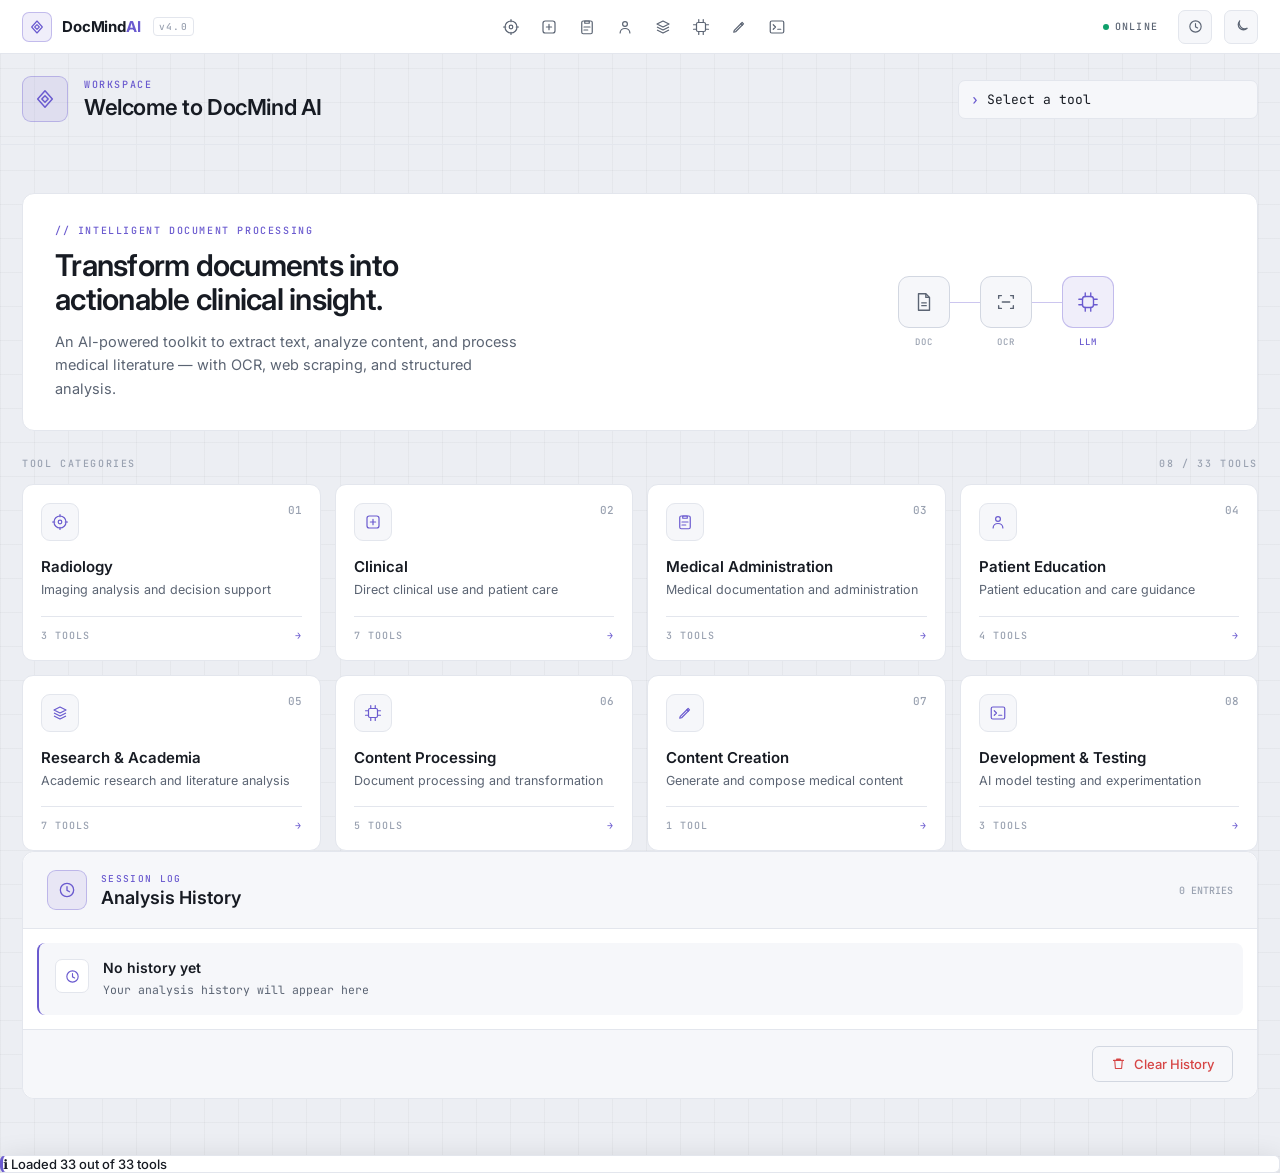
==== commit 47cd1d7f: "feat: add form subtitle section for longer descriptions - Add formSubtitle div between form header a" ====
--- a/index.html
+++ b/index.html
@@ -23,7 +23,7 @@
                 <svg width="16" height="16" viewBox="0 0 24 24" fill="none" stroke="currentColor" stroke-width="1.7" stroke-linejoin="round"><path d="M12 3l8 9-8 9-8-9z"/><path d="M12 8.5l3.5 3.5-3.5 3.5-3.5-3.5z"/></svg>
             </span>
             <span class="dm-nav-logo-text">DocMind<span class="dm-nav-logo-accent">AI</span></span>
-            <span class="dm-nav-version">v3.2</span>
+            <span class="dm-nav-version">v4.0</span>
         </button>
 
         <div class="dm-nav-categories" id="categoriesMenu"></div>
@@ -152,6 +152,7 @@
                     <h2></h2>
                 </div>
             </header>
+            <div id="formSubtitle" class="form-subtitle"></div>
             <form id="apiForm" enctype="multipart/form-data">
                 <input type="hidden" name="action" id="action">
                 <div class="form-fields" id="formFields"></div>
--- a/styles.css
+++ b/styles.css
@@ -359,7 +359,7 @@
     gap: 14px;
 }
 
-.view.tools-view { display: grid !important; }
+.view.tools-view.active-view { display: grid !important; }
 #categoriesGrid { display: grid; }
 @media (max-width: 900px) {
     .view.tools-view,
@@ -436,13 +436,48 @@
     display: flex;
     align-items: center;
     gap: 14px;
+    flex: 1;
+}
+
+.results-header-left .view-header-icon {
+    width: 44px;
+    height: 44px;
+    border-radius: 10px;
+    flex: 0 0 auto;
+}
+
+.results-header-left .view-header-text {
+    display: flex;
+    flex-direction: column;
+    gap: 2px;
+}
+
+.results-header-left .view-header-kicker {
+    font: 500 9px var(--dm-font-mono);
+    letter-spacing: 0.15em;
+    text-transform: uppercase;
+    color: var(--dm-accent);
+    margin: 0;
+}
+
+.results-header-left h2 {
+    margin: 0;
+    font: 600 20px var(--dm-font-ui);
+    color: var(--dm-text);
+    line-height: 1.2;
 }
 
 .results-model-name {
     font: 500 10px var(--dm-font-mono);
     color: var(--dm-faint);
     text-transform: uppercase;
-    letter-spacing: 0.06em;
+    letter-spacing: 0.1em;
+    padding: 6px 12px;
+    background: var(--dm-accent-soft);
+    border: 1px solid var(--dm-accent-line);
+    border-radius: 6px;
+    white-space: nowrap;
+    flex: 0 0 auto;
 }
 
 /* Results content area */
@@ -543,6 +578,15 @@
 }
 
 /* ---------- Forms ---------- */
+.form-subtitle {
+    padding: 16px 24px;
+    background: var(--dm-panel);
+    border-bottom: 1px solid var(--dm-border);
+    font: 400 13.5px / 1.6 var(--dm-font-ui);
+    color: var(--dm-text);
+    max-width: 740px;
+}
+
 #toolForm > form { padding: 24px; }
 #toolForm .form-fields { display: flex; flex-direction: column; gap: 22px; }
 .form-field { margin: 0; }
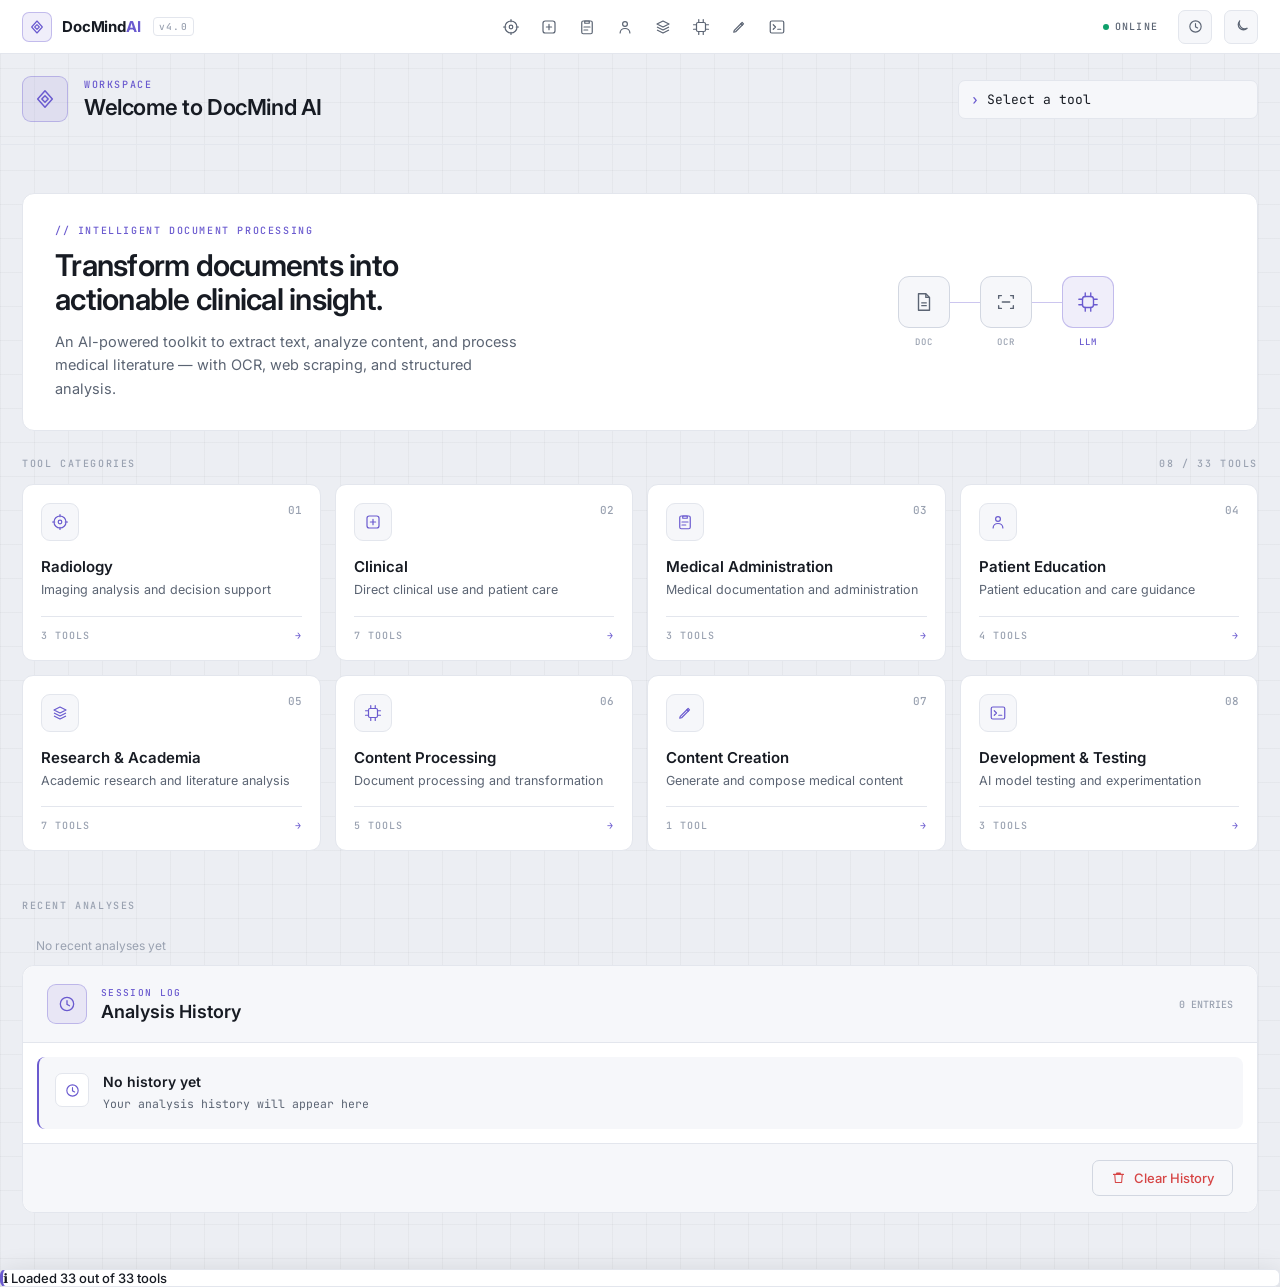
==== commit 8067f134: "feat: add recent history section to home page - Display last 3 analyses on main page with tool icon," ====
--- a/index.html
+++ b/index.html
@@ -101,6 +101,13 @@
             </div>
 
             <div id="categoriesGrid"></div>
+
+            <div class="dm-recent-history">
+                <div class="dm-categories-header">
+                    <span class="dm-kicker">RECENT ANALYSES</span>
+                </div>
+                <div id="recentHistoryList" class="dm-recent-history-list"></div>
+            </div>
         </section>
 
         <!-- Results View -->
--- a/styles.css
+++ b/styles.css
@@ -584,7 +584,6 @@
     border-bottom: 1px solid var(--dm-border);
     font: 400 13.5px / 1.6 var(--dm-font-ui);
     color: var(--dm-text);
-    max-width: 740px;
 }
 
 #toolForm > form { padding: 24px; }
@@ -1195,6 +1194,61 @@
     color: var(--dm-faint);
 }
 
+.dm-recent-history {
+    margin-top: 48px;
+}
+
+.dm-recent-history-list {
+    display: flex;
+    flex-direction: column;
+    gap: 8px;
+}
+
+.dm-recent-history-item {
+    display: flex;
+    gap: 12px;
+    padding: 12px 14px;
+    background: var(--dm-panel);
+    border: 1px solid var(--dm-border);
+    border-radius: 9px;
+    cursor: pointer;
+    transition: background-color 0.2s, border-color 0.2s;
+}
+
+.dm-recent-history-item:hover {
+    background: var(--dm-panel-2);
+    border-color: var(--dm-accent-line);
+}
+
+.dm-recent-history-item-icon {
+    display: grid;
+    place-items: center;
+    width: 32px;
+    height: 32px;
+    flex: 0 0 auto;
+    font-size: 16px;
+}
+
+.dm-recent-history-item-content {
+    flex: 1;
+    min-width: 0;
+}
+
+.dm-recent-history-item-title {
+    font: 500 13px var(--dm-font-ui);
+    color: var(--dm-text);
+    margin: 0;
+    overflow: hidden;
+    text-overflow: ellipsis;
+    white-space: nowrap;
+}
+
+.dm-recent-history-item-subtitle {
+    font: 400 11px var(--dm-font-ui);
+    color: var(--dm-faint);
+    margin: 2px 0 0;
+}
+
 /* Category card extensions */
 .card { justify-content: space-between; }
 
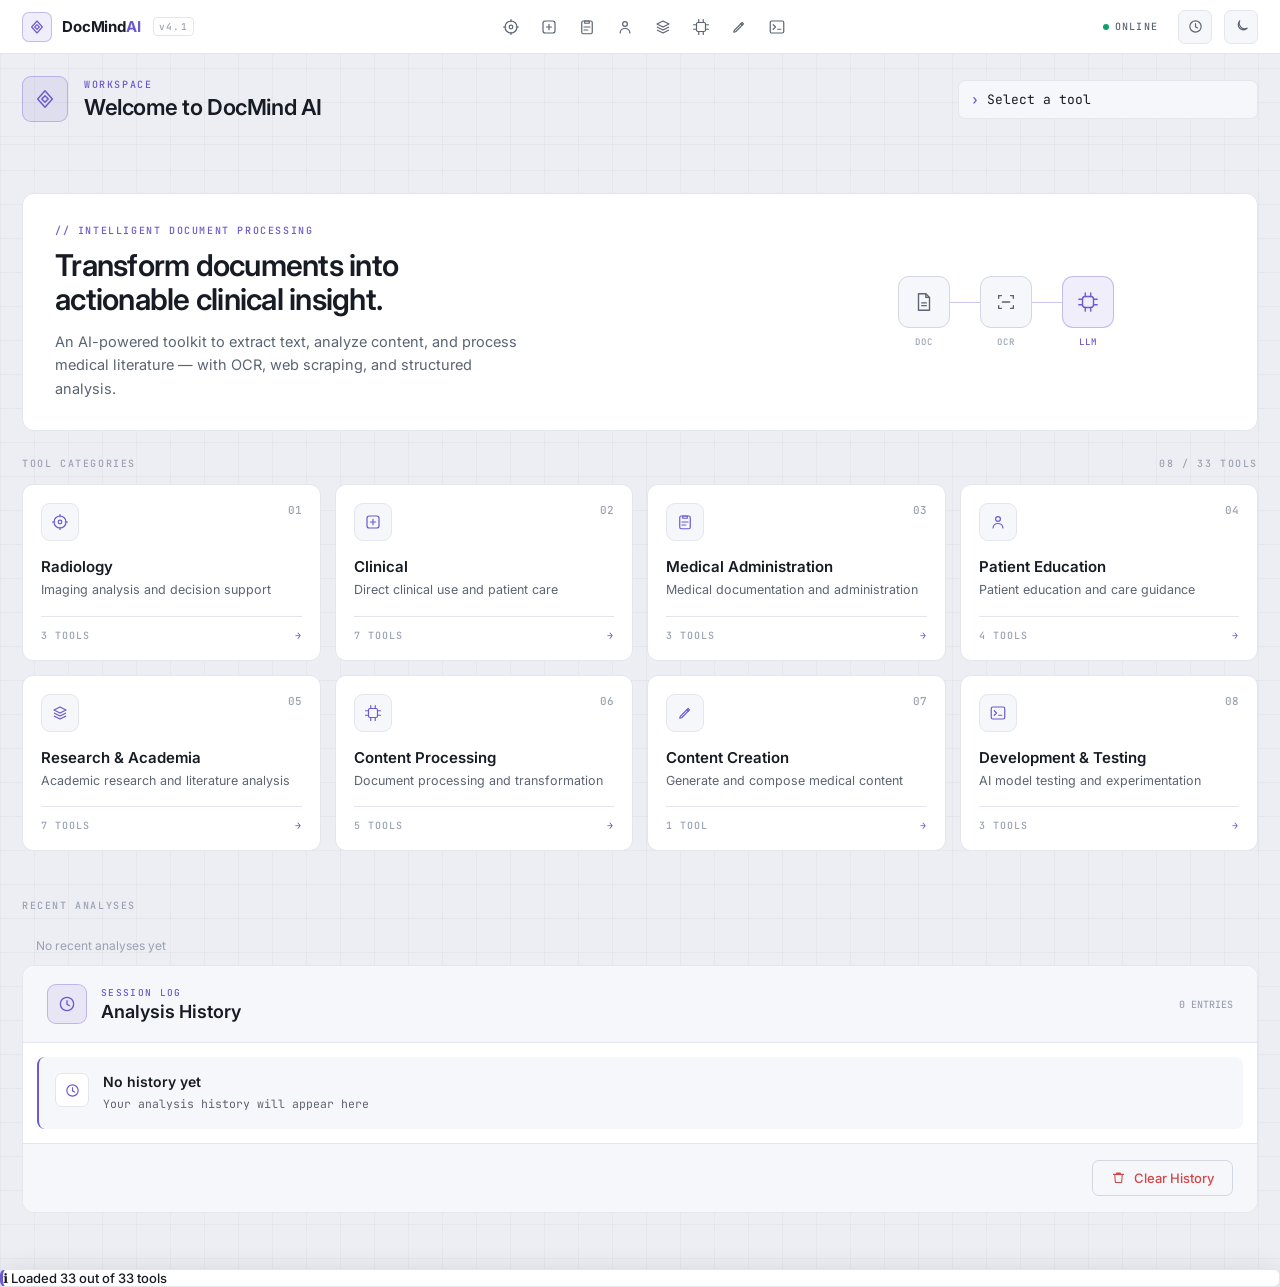
==== commit f0ca51bf: "chore: bump version to 4.1 and update documentation - Update version in config.json and index.html -" ====
--- a/index.html
+++ b/index.html
@@ -23,7 +23,7 @@
                 <svg width="16" height="16" viewBox="0 0 24 24" fill="none" stroke="currentColor" stroke-width="1.7" stroke-linejoin="round"><path d="M12 3l8 9-8 9-8-9z"/><path d="M12 8.5l3.5 3.5-3.5 3.5-3.5-3.5z"/></svg>
             </span>
             <span class="dm-nav-logo-text">DocMind<span class="dm-nav-logo-accent">AI</span></span>
-            <span class="dm-nav-version">v4.0</span>
+            <span class="dm-nav-version">v4.1</span>
         </button>
 
         <div class="dm-nav-categories" id="categoriesMenu"></div>
--- a/styles.css
+++ b/styles.css
@@ -720,8 +720,10 @@
     border: none;
     color: #fff;
     font-weight: 600;
-    padding: 10px 22px;
-    box-shadow: 0 1px 0 rgba(0,0,0,.06);
+    padding: 10px 20px;
+    border-radius: 7px;
+    cursor: pointer;
+    font-size: 13px;
 }
 button.primary:hover,
 #submitBtn:hover { filter: brightness(1.08); }
@@ -729,9 +731,17 @@
 button.secondary,
 button.outline,
 #cancelBtn {
+    display: inline-flex;
+    align-items: center;
+    gap: 8px;
     background: transparent;
     border: 1px solid var(--dm-border-strong);
     color: var(--dm-text);
+    font-weight: 500;
+    padding: 10px 18px;
+    border-radius: 7px;
+    cursor: pointer;
+    font-size: 13px;
 }
 button.secondary:hover,
 button.outline:hover,
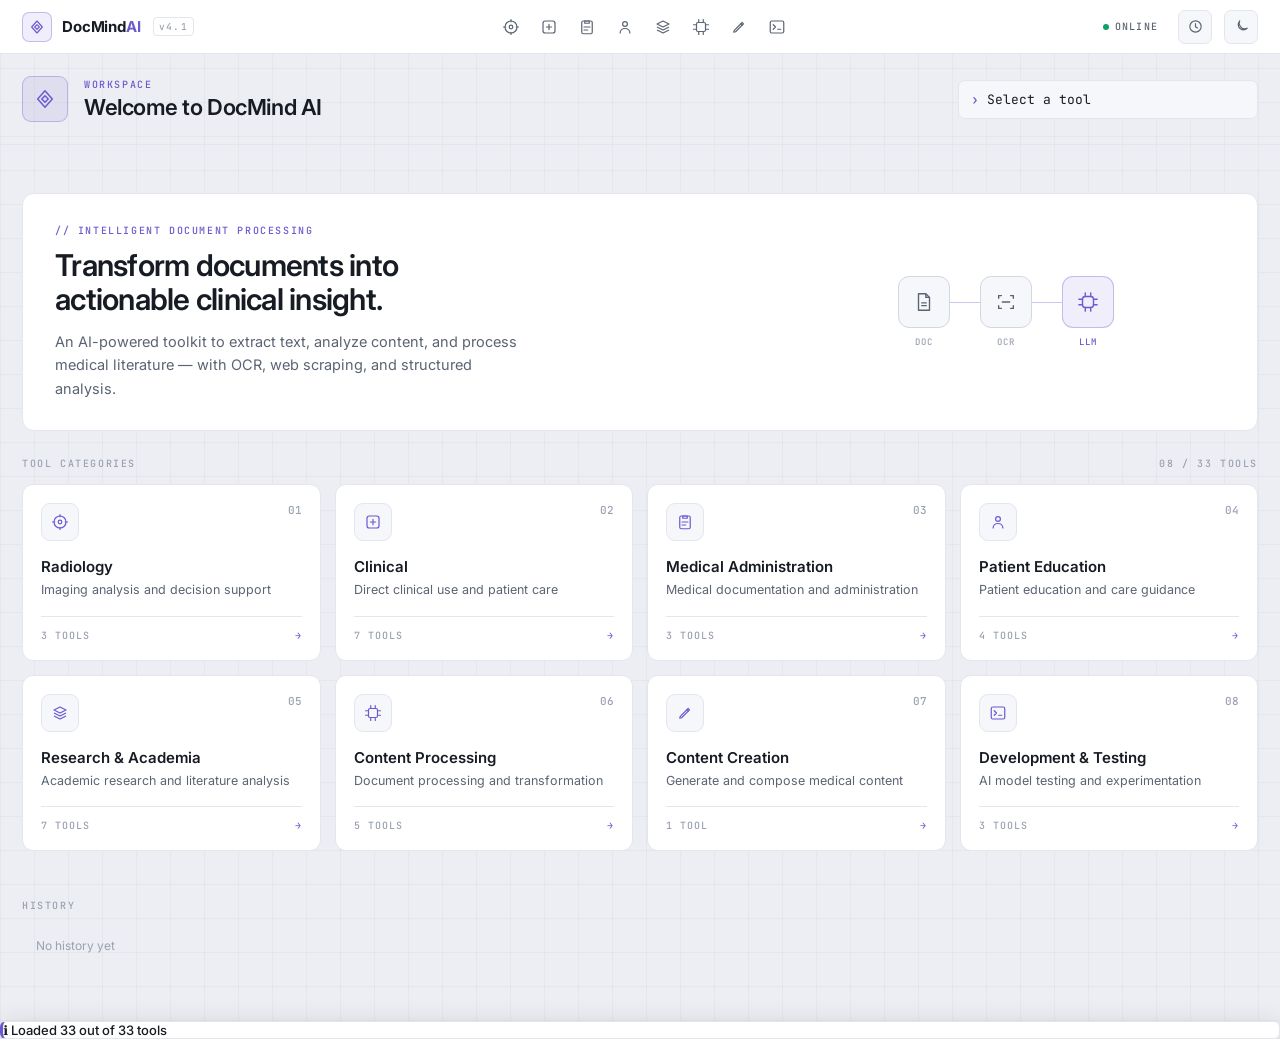
==== commit e6fe058d: "refactor: unify history rendering and separate home preview from full view - Add createHistoryItemEl" ====
--- a/index.html
+++ b/index.html
@@ -104,7 +104,7 @@
 
             <div class="dm-recent-history">
                 <div class="dm-categories-header">
-                    <span class="dm-kicker">RECENT ANALYSES</span>
+                    <span class="dm-kicker">HISTORY</span>
                 </div>
                 <div id="recentHistoryList" class="dm-recent-history-list"></div>
             </div>
@@ -174,7 +174,7 @@
         </article>
 
         <!-- History View -->
-        <article class="view history-view">
+        <article class="view history-view" style="display: none;">
             <header>
                 <div class="history-header-icon">
                     <svg width="20" height="20" viewBox="0 0 24 24" fill="none" stroke="currentColor" stroke-width="1.6" stroke-linecap="round"><circle cx="12" cy="12" r="8"/><path d="M12 8v4.5l3 1.6"/></svg>
@@ -242,19 +242,6 @@
     </template>
 
     <!-- History Templates -->
-    <template id="historyItemTemplate">
-        <section class="history-item">
-            <span class="history-item-icon"></span>
-            <div class="history-item-body">
-                <div class="history-item-row">
-                    <h4></h4>
-                    <span class="history-item-date"></span>
-                </div>
-                <p></p>
-            </div>
-        </section>
-    </template>
-
     <template id="historyEmptyTemplate">
         <section class="history-item history-item--empty">
             <span class="history-item-icon">
--- a/styles.css
+++ b/styles.css
@@ -528,6 +528,9 @@
 .results-actions {
     display: flex;
     gap: 10px;
+    /* switchView() forces #resultsArea to display:block, dropping its flex gap,
+       so space the button row from the card explicitly */
+    margin-top: 16px;
 }
 
 .results-actions button {
@@ -968,28 +971,123 @@
 .global-loading-overlay div p { font: 500 13px var(--dm-font-mono); letter-spacing: 0.04em; color: var(--dm-muted); }
 
 /* ---------- Article (rendered markdown results) ---------- */
-.article { font-family: var(--dm-font-ui); color: var(--dm-text); }
-.article h1, .article h2, .article h3, .article h4, .article h5, .article h6 { color: var(--dm-text); }
-.article a { color: var(--dm-accent); }
+.article {
+    font-family: var(--dm-font-ui);
+    font-size: 15px;
+    line-height: 1.7;
+    color: var(--dm-text);
+    max-width: 72ch;
+}
+
+.article > *:first-child { margin-top: 0 !important; }
+.article > *:last-child { margin-bottom: 0 !important; }
+
+/* Headings */
+.article h1, .article h2, .article h3, .article h4, .article h5, .article h6 {
+    color: var(--dm-text);
+    font-family: var(--dm-font-ui);
+    font-weight: 600;
+    letter-spacing: -0.01em;
+    scroll-margin-top: 24px;
+}
+.article h1 {
+    font-size: 1.6em;
+    line-height: 1.3;
+    margin: 0 0 20px;
+    padding-bottom: 14px;
+    border-bottom: 1px solid var(--dm-border);
+}
+.article h2 {
+    font-size: 1.15em;
+    letter-spacing: 0.02em;
+    margin: 34px 0 14px;
+    padding-bottom: 8px;
+    border-bottom: 1px solid var(--dm-border);
+}
+.article h3 {
+    font-size: 1em;
+    margin: 26px 0 10px;
+    padding-left: 10px;
+    border-left: 3px solid var(--dm-accent);
+}
+.article h4, .article h5, .article h6 {
+    font-size: 0.9em;
+    text-transform: uppercase;
+    letter-spacing: 0.06em;
+    color: var(--dm-muted);
+    margin: 20px 0 8px;
+}
+
+/* Body text */
+.article p { margin: 0 0 16px; }
+.article strong { font-weight: 600; color: var(--dm-text); }
+.article em { color: var(--dm-muted); }
+.article hr {
+    border: none;
+    border-top: 1px solid var(--dm-border);
+    margin: 28px 0;
+}
+
+.article a { color: var(--dm-accent); font-weight: 500; }
 .article a:hover { color: var(--dm-accent-hover); }
+
+/* Lists */
+.article ul, .article ol { margin: 0 0 16px; padding-left: 1.4em; }
+.article li { margin: 0 0 8px; }
+.article li:last-child { margin-bottom: 0; }
+.article li > ul, .article li > ol { margin-top: 8px; margin-bottom: 0; }
+.article ul > li::marker { color: var(--dm-accent); }
+.article ol > li::marker { color: var(--dm-accent); font-weight: 600; font-family: var(--dm-font-mono); font-size: 0.9em; }
+
 .article blockquote {
+    margin: 0 0 16px;
+    padding: 12px 16px;
     border-left: 3px solid var(--dm-accent);
     background: var(--dm-accent-soft);
     color: var(--dm-muted);
     border-radius: 0 var(--dm-radius-sm) var(--dm-radius-sm) 0;
 }
+.article blockquote > *:last-child { margin-bottom: 0; }
+
 .article code {
     font-family: var(--dm-font-mono);
     background: var(--dm-accent-soft);
     color: var(--dm-accent);
+    padding: 0.15em 0.4em;
+    border-radius: 4px;
 }
 .article pre {
     background: var(--dm-panel-2);
     border: 1px solid var(--dm-border);
     border-radius: var(--dm-radius);
-}
-.article th { background: var(--dm-panel-2); color: var(--dm-text); }
-.article th, .article td { border-color: var(--dm-border); }
+    padding: 14px 16px;
+    margin: 0 0 16px;
+}
+.article pre code {
+    background: none;
+    color: inherit;
+    padding: 0;
+}
+
+/* Tables */
+.article table {
+    width: 100%;
+    max-width: 100%;
+    border-collapse: collapse;
+    margin: 0 0 20px;
+    font-size: 0.92em;
+}
+.article th {
+    background: var(--dm-panel-2);
+    color: var(--dm-text);
+    font-weight: 600;
+    text-align: left;
+}
+.article th, .article td {
+    border: 1px solid var(--dm-border);
+    padding: 8px 12px;
+}
+.article tr:nth-child(even) td { background: var(--dm-panel-2); }
 
 /* =========================================================================
    Badge + Score bar utilities (kept from base, retinted to tokens)
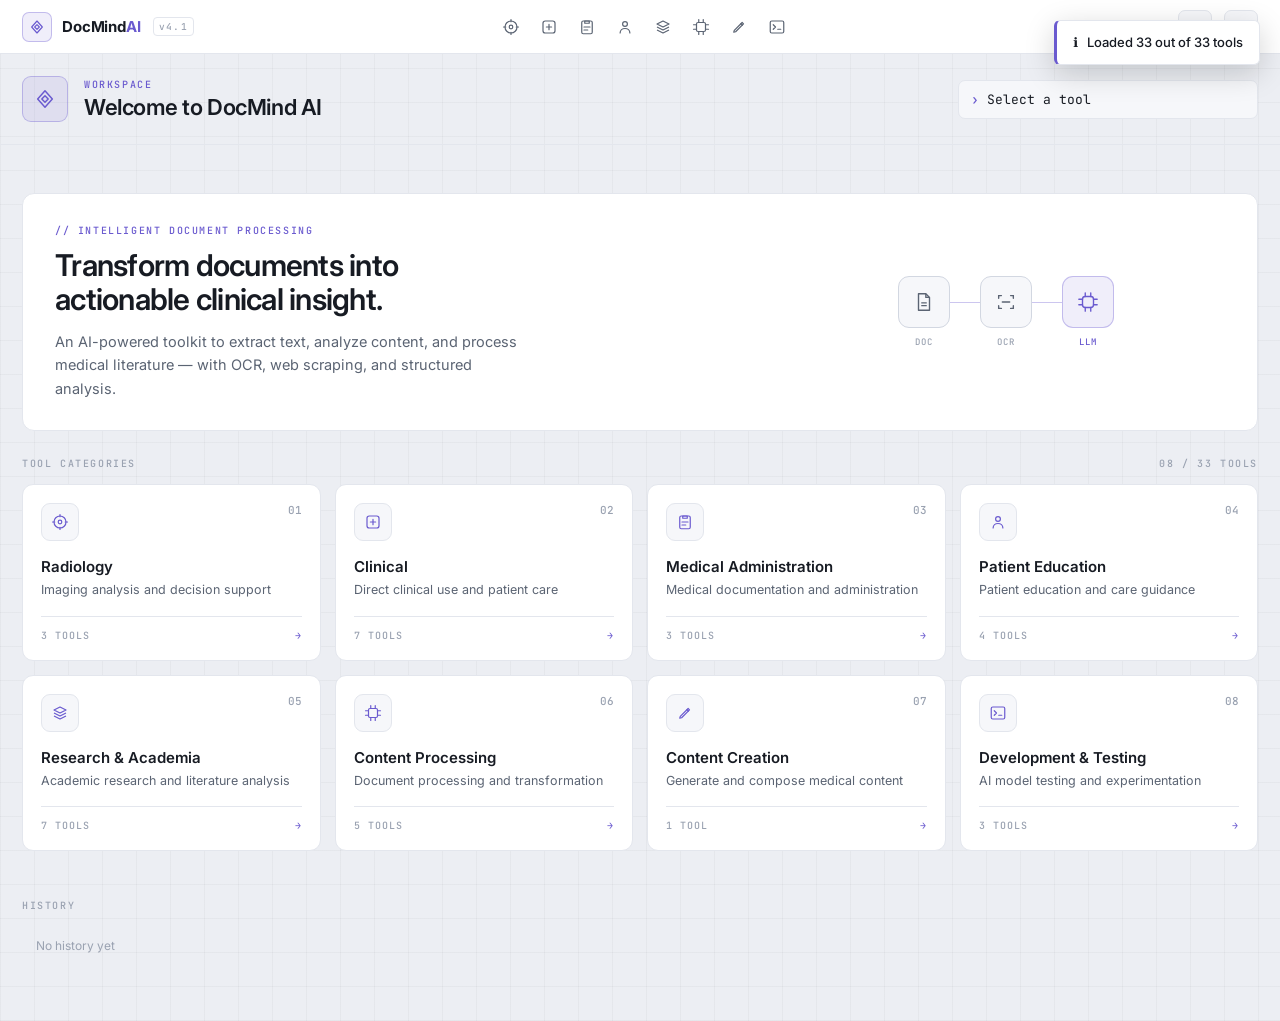
==== commit b49ea734: "fix: position and style toast notifications The toast container had no CSS, so toasts rendered in no" ====
--- a/index.html
+++ b/index.html
@@ -195,8 +195,7 @@
         </article>
     </main>
 
-    <!-- Toast notifications -->
-    <div class="toast-container" id="toastContainer"></div>
+    <!-- Toast notifications (container is created on demand by showToast) -->
     <template id="toast-template">
         <div class="toast" role="status" aria-live="polite" aria-atomic="true"></div>
     </template>
--- a/styles.css
+++ b/styles.css
@@ -946,14 +946,39 @@
 }
 
 /* ---------- Toasts ---------- */
+.toast-container {
+    position: fixed;
+    top: 20px;
+    right: 20px;
+    z-index: 1000;
+    display: flex;
+    flex-direction: column;
+    gap: 10px;
+    max-width: min(360px, calc(100vw - 40px));
+    pointer-events: none;
+}
+
 .toast {
+    display: flex;
+    align-items: center;
+    gap: 9px;
+    padding: 12px 16px;
     border-radius: var(--dm-radius-sm);
     border: 1px solid var(--dm-border);
     background: var(--dm-panel);
     color: var(--dm-text);
     font: 500 13px var(--dm-font-ui);
+    line-height: 1.45;
     box-shadow: 0 8px 30px rgba(7, 9, 12, 0.18);
     backdrop-filter: blur(10px);
+    cursor: pointer;
+    pointer-events: auto;
+    animation: toast-in .2s ease;
+}
+
+@keyframes toast-in {
+    from { opacity: 0; transform: translateX(12px); }
+    to   { opacity: 1; transform: none; }
 }
 .toast-success { border-left: 3px solid var(--dm-ok); background: var(--dm-panel); }
 .toast-error   { border-left: 3px solid var(--dm-danger); background: var(--dm-panel); }
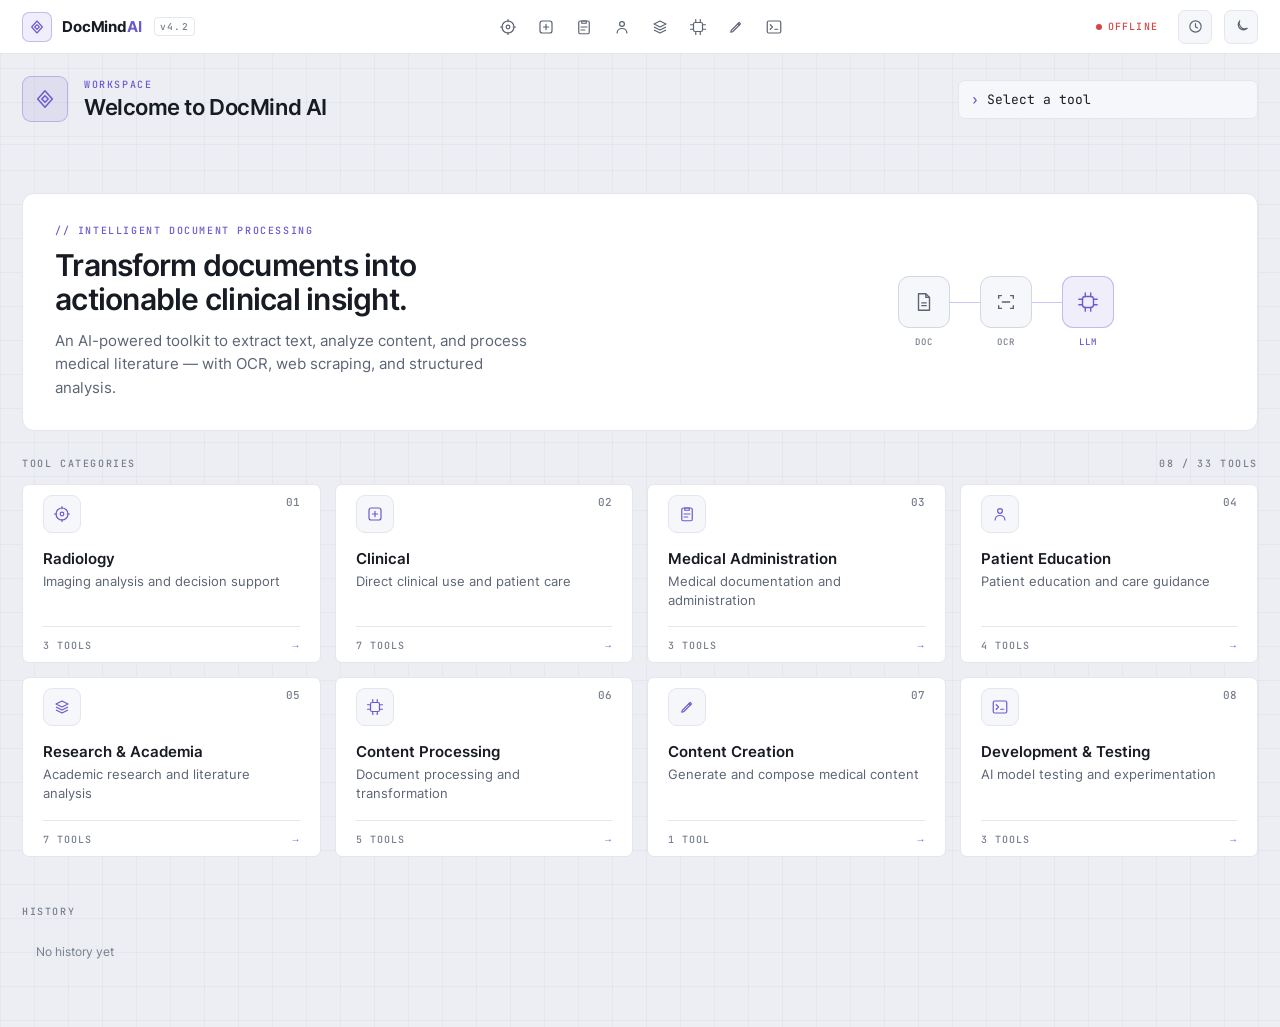
==== commit 214fd3b6: "feat(ui): v4.2 responsive layout, a11y, and output hardening - Mobile nav/header/hero layout (<=760p" ====
--- a/index.html
+++ b/index.html
@@ -7,9 +7,7 @@
     <title>DocMind AI | Intelligent Document Processing</title>
     <link rel="icon" href="data:image/svg+xml,%3Csvg xmlns='http://www.w3.org/2000/svg' viewBox='0 0 24 24' fill='none' stroke='%238b7cf6' stroke-width='1.7'%3E%3Cpath d='M12 3l8 9-8 9-8-9z'/%3E%3Cpath d='M12 8.5l3.5 3.5-3.5 3.5-3.5-3.5z'/%3E%3C/svg%3E">
     <link rel="stylesheet" href="styles.css">
-    <link rel="preconnect" href="https://fonts.googleapis.com">
-    <link rel="preconnect" href="https://fonts.gstatic.com" crossorigin>
-    <link href="https://fonts.googleapis.com/css2?family=Inter:wght@400;500;600;700&family=JetBrains+Mono:wght@400;500;600&display=swap" rel="stylesheet">
+    <link rel="preload" href="fonts/inter-latin.woff2" as="font" type="font/woff2" crossorigin>
     <script src="scripts.js" defer></script>
     <script src="handlebars.min.js" defer></script>
     <script src="marked.js" defer></script>
@@ -23,14 +21,14 @@
                 <svg width="16" height="16" viewBox="0 0 24 24" fill="none" stroke="currentColor" stroke-width="1.7" stroke-linejoin="round"><path d="M12 3l8 9-8 9-8-9z"/><path d="M12 8.5l3.5 3.5-3.5 3.5-3.5-3.5z"/></svg>
             </span>
             <span class="dm-nav-logo-text">DocMind<span class="dm-nav-logo-accent">AI</span></span>
-            <span class="dm-nav-version">v4.1</span>
+            <span class="dm-nav-version">v4.2</span>
         </button>
 
         <div class="dm-nav-categories" id="categoriesMenu"></div>
 
         <div class="dm-nav-actions">
-            <span class="dm-status">
-                <span class="dm-status-dot"></span>ONLINE
+            <span class="dm-status" data-state="loading" role="status" aria-live="polite">
+                <span class="dm-status-dot"></span><span class="dm-status-label">CONNECTING</span>
             </span>
             <button class="dm-nav-btn dm-nav-btn--bordered" title="History" aria-label="View history" onclick="switchView('history')">
                 <svg width="17" height="17" viewBox="0 0 24 24" fill="none" stroke="currentColor" stroke-width="1.6" stroke-linecap="round"><circle cx="12" cy="12" r="8"/><path d="M12 8v4.5l3 1.6"/></svg>
@@ -66,7 +64,7 @@
             <div class="hero">
                 <div class="hero-text">
                     <div class="hero-kicker">// INTELLIGENT DOCUMENT PROCESSING</div>
-                    <h2>Transform documents into<br>actionable clinical insight.</h2>
+                    <h2>Transform documents into <br>actionable clinical insight.</h2>
                     <p>An AI-powered toolkit to extract text, analyze content, and process medical literature — with OCR, web scraping, and structured analysis.</p>
                 </div>
                 <div class="hero-graphic">
@@ -111,7 +109,7 @@
         </section>
 
         <!-- Results View -->
-        <div id="resultsArea" class="view results-view" style="display: none;">
+        <div id="resultsArea" class="view results-view">
             <article class="results-card">
                 <header>
                     <div class="results-header-left">
@@ -149,7 +147,7 @@
         </div>
 
         <!-- Form View -->
-        <article id="toolForm" class="view form-view" style="display: none;">
+        <article id="toolForm" class="view form-view">
             <header>
                 <div class="view-header-icon">
                     <svg width="20" height="20" viewBox="0 0 24 24" fill="none" stroke="currentColor" stroke-width="1.6" stroke-linecap="round"><circle cx="12" cy="12" r="8"/><path d="M12 2v3M12 19v3M2 12h3M19 12h3"/><circle cx="12" cy="12" r="2.4"/></svg>
@@ -164,6 +162,7 @@
                 <input type="hidden" name="action" id="action">
                 <div class="form-fields" id="formFields"></div>
             </form>
+            <div id="formError" class="form-error" role="alert" hidden></div>
             <footer>
                 <button type="button" class="secondary" id="cancelBtn">Cancel</button>
                 <button type="submit" form="apiForm" id="submitBtn">
@@ -174,7 +173,7 @@
         </article>
 
         <!-- History View -->
-        <article class="view history-view" style="display: none;">
+        <article class="view history-view">
             <header>
                 <div class="history-header-icon">
                     <svg width="20" height="20" viewBox="0 0 24 24" fill="none" stroke="currentColor" stroke-width="1.6" stroke-linecap="round"><circle cx="12" cy="12" r="8"/><path d="M12 8v4.5l3 1.6"/></svg>
@@ -215,7 +214,7 @@
 
     <!-- Category Card Template (home grid) -->
     <template id="categoryCardTemplate">
-        <article class="card">
+        <article class="card" role="button" tabindex="0">
             <div class="card-top">
                 <aside></aside>
                 <span class="card-index"></span>
@@ -231,7 +230,7 @@
 
     <!-- Tool Card Template (category grid) -->
     <template id="cardTemplate">
-        <article class="card">
+        <article class="card" role="button" tabindex="0">
             <div class="card-top">
                 <aside></aside>
             </div>
--- a/styles.css
+++ b/styles.css
@@ -1,4 +1,36 @@
-@import url('https://fonts.googleapis.com/css2?family=Inter:wght@400;500;600;700&family=JetBrains+Mono:wght@400;500;600&display=swap');
+/* Fonts (Inter + JetBrains Mono) are self-hosted in fonts/ (Fontsource variable builds). */
+@font-face {
+    font-family: 'Inter';
+    font-style: normal;
+    font-display: swap;
+    font-weight: 100 900;
+    src: url('fonts/inter-latin-ext.woff2') format('woff2');
+    unicode-range: U+0100-02AF, U+0304, U+0308, U+0329, U+1E00-1E9F, U+1EF2-1EFF, U+2020, U+20A0-20AB, U+20AD-20C0, U+2113, U+2C60-2C7F, U+A720-A7FF;
+}
+@font-face {
+    font-family: 'Inter';
+    font-style: normal;
+    font-display: swap;
+    font-weight: 100 900;
+    src: url('fonts/inter-latin.woff2') format('woff2');
+    unicode-range: U+0000-00FF, U+0131, U+0152-0153, U+02BB-02BC, U+02C6, U+02DA, U+02DC, U+0304, U+0308, U+0329, U+2000-206F, U+2074, U+20AC, U+2122, U+2191, U+2193, U+2212, U+2215, U+FEFF, U+FFFD;
+}
+@font-face {
+    font-family: 'JetBrains Mono';
+    font-style: normal;
+    font-display: swap;
+    font-weight: 100 900;
+    src: url('fonts/jetbrains-mono-latin-ext.woff2') format('woff2');
+    unicode-range: U+0100-02AF, U+0304, U+0308, U+0329, U+1E00-1E9F, U+1EF2-1EFF, U+2020, U+20A0-20AB, U+20AD-20C0, U+2113, U+2C60-2C7F, U+A720-A7FF;
+}
+@font-face {
+    font-family: 'JetBrains Mono';
+    font-style: normal;
+    font-display: swap;
+    font-weight: 100 900;
+    src: url('fonts/jetbrains-mono-latin.woff2') format('woff2');
+    unicode-range: U+0000-00FF, U+0131, U+0152-0153, U+02BB-02BC, U+02C6, U+02DA, U+02DC, U+0304, U+0308, U+0329, U+2000-206F, U+2074, U+20AC, U+2122, U+2191, U+2193, U+2212, U+2215, U+FEFF, U+FFFD;
+}
 
 /* =========================================================================
    DocMind AI — Clinical-Tech design system (standalone, no framework)
@@ -86,7 +118,7 @@
     --dm-border-strong: #d2d7e1;
     --dm-text: #171b23;
     --dm-muted: #5b6473;
-    --dm-faint: #9aa2b1;
+    --dm-faint: #767f8e;
     --dm-accent: #6a5acf;
     --dm-accent-hover: #5b4cbf;
     --dm-accent-soft: rgba(106, 90, 207, 0.10);
@@ -106,7 +138,7 @@
     --dm-border-strong: #2f3a4a;
     --dm-text: #e6eaf1;
     --dm-muted: #8b94a5;
-    --dm-faint: #5a6473;
+    --dm-faint: #717c8d;
     --dm-accent: #8b7cf6;
     --dm-accent-hover: #9d90f8;
     --dm-accent-soft: rgba(139, 124, 246, 0.14);
@@ -127,7 +159,7 @@
         --dm-border-strong: #2f3a4a;
         --dm-text: #e6eaf1;
         --dm-muted: #8b94a5;
-        --dm-faint: #5a6473;
+        --dm-faint: #717c8d;
         --dm-accent: #8b7cf6;
         --dm-accent-hover: #9d90f8;
         --dm-accent-soft: rgba(139, 124, 246, 0.14);
@@ -350,8 +382,6 @@
 
 #toolSelect:focus { border-color: var(--dm-accent-line); }
 
-/* ---------- Hero ---------- */
-
 /* ---------- Cards / category grid ---------- */
 .view.tools-view,
 #categoriesGrid {
@@ -359,15 +389,17 @@
     gap: 14px;
 }
 
-.view.tools-view.active-view { display: grid !important; }
+.view.tools-view,
 #categoriesGrid { display: grid; }
+.view:not(.active-view),
+#resultsArea:not(.active-view) { display: none; }
 @media (max-width: 900px) {
     .view.tools-view,
-    #categoriesGrid { grid-template-columns: repeat(2, 1fr) !important; }
+    #categoriesGrid { grid-template-columns: repeat(2, 1fr); }
 }
 @media (max-width: 560px) {
     .view.tools-view,
-    #categoriesGrid { grid-template-columns: 1fr !important; }
+    #categoriesGrid { grid-template-columns: 1fr; }
 }
 
 .card {
@@ -526,11 +558,14 @@
 
 /* Results action buttons row (outside card) */
 .results-actions {
-    display: flex;
+    position: sticky;
+    bottom: 0;
+    z-index: 5;
+    display: flex;
+    flex-wrap: wrap;
     gap: 10px;
-    /* switchView() forces #resultsArea to display:block, dropping its flex gap,
-       so space the button row from the card explicitly */
-    margin-top: 16px;
+    padding: 12px 0;
+    background: linear-gradient(to top, var(--dm-bg) 70%, transparent);
 }
 
 .results-actions button {
@@ -985,16 +1020,6 @@
 .toast-warning { border-left: 3px solid var(--dm-warn); background: var(--dm-panel); }
 .toast-info    { border-left: 3px solid var(--dm-accent); background: var(--dm-panel); }
 
-/* ---------- Loading overlay ---------- */
-.global-loading-overlay { background: color-mix(in srgb, var(--dm-bg) 88%, transparent); backdrop-filter: blur(4px); }
-.global-loading-overlay div {
-    background: var(--dm-panel);
-    border: 1px solid var(--dm-border);
-    border-radius: var(--dm-radius);
-    box-shadow: 0 12px 40px rgba(7, 9, 12, 0.25);
-}
-.global-loading-overlay div p { font: 500 13px var(--dm-font-mono); letter-spacing: 0.04em; color: var(--dm-muted); }
-
 /* ---------- Article (rendered markdown results) ---------- */
 .article {
     font-family: var(--dm-font-ui);
@@ -1096,7 +1121,9 @@
 
 /* Tables */
 .article table {
-    width: 100%;
+    display: block;
+    overflow-x: auto;
+    width: max-content;
     max-width: 100%;
     border-collapse: collapse;
     margin: 0 0 20px;
@@ -1223,6 +1250,9 @@
     animation: dmpulse 2.4s ease-in-out infinite;
 }
 @keyframes dmpulse { 0%,100%{opacity:1;} 50%{opacity:.3;} }
+.dm-status[data-state="loading"] .dm-status-dot { background: var(--dm-warn); }
+.dm-status[data-state="error"] { color: var(--dm-danger); }
+.dm-status[data-state="error"] .dm-status-dot { background: var(--dm-danger); animation: none; }
 
 
 
@@ -1450,3 +1480,76 @@
     margin: 0;
 }
 
+
+/* ---------- Focus & accessibility ---------- */
+:focus-visible {
+    outline: 2px solid var(--dm-accent);
+    outline-offset: 2px;
+    border-radius: var(--dm-radius-sm);
+}
+.card:focus-visible { outline-offset: 3px; border-radius: 11px; }
+
+@media (prefers-reduced-motion: reduce) {
+    *, *::before, *::after { animation-duration: .01ms !important; transition-duration: .01ms !important; }
+}
+
+/* ---------- Responsive: tablet / phone ---------- */
+@media (max-width: 760px) {
+    .dm-nav {
+        flex-wrap: wrap;
+        height: auto;
+        padding: 8px 16px 0;
+        row-gap: 6px;
+    }
+    .dm-nav-actions { gap: 8px; margin-left: auto; }
+    .dm-status { display: none; }
+    .dm-nav-categories {
+        order: 3;
+        flex: 1 0 100%;
+        justify-content: flex-start;
+        overflow-x: auto;
+        scrollbar-width: none;
+        padding: 4px 0 8px;
+        margin: 0 -16px;
+        padding-inline: 16px;
+        border-top: 1px solid var(--dm-border);
+    }
+    .dm-nav-categories::-webkit-scrollbar { display: none; }
+    .dm-nav-categories .dm-nav-btn { flex: 0 0 auto; }
+
+    .container, .container-fluid { padding-inline: 16px; }
+
+    .dm-page-header {
+        flex-wrap: wrap;
+        padding: 16px;
+        gap: 12px;
+        margin-bottom: 16px;
+    }
+    .dm-page-header-icon { width: 38px; height: 38px; }
+    .dm-page-header-text h1 { font-size: 19px; }
+    .dm-page-header-select { flex: 1 0 100%; width: auto; }
+
+    .hero { flex-direction: column; align-items: stretch; gap: 20px; padding: 22px 18px; }
+    .hero h2 { font-size: 24px; }
+    .hero h2 br { display: none; }
+    .hero-graphic { justify-content: center; }
+}
+
+@media (max-width: 420px) {
+    .dm-nav-version { display: none; }
+}
+
+/* Inline form error */
+.form-error {
+    margin: 0 24px 16px;
+    padding: 12px 14px;
+    border: 1px solid var(--dm-danger);
+    border-left-width: 3px;
+    border-radius: var(--dm-radius-sm);
+    background: color-mix(in srgb, var(--dm-danger) 8%, var(--dm-panel));
+    color: var(--dm-text);
+    font: 400 13px/1.5 var(--dm-font-ui);
+    white-space: pre-wrap;
+    word-break: break-word;
+}
+.form-error[hidden] { display: none; }
